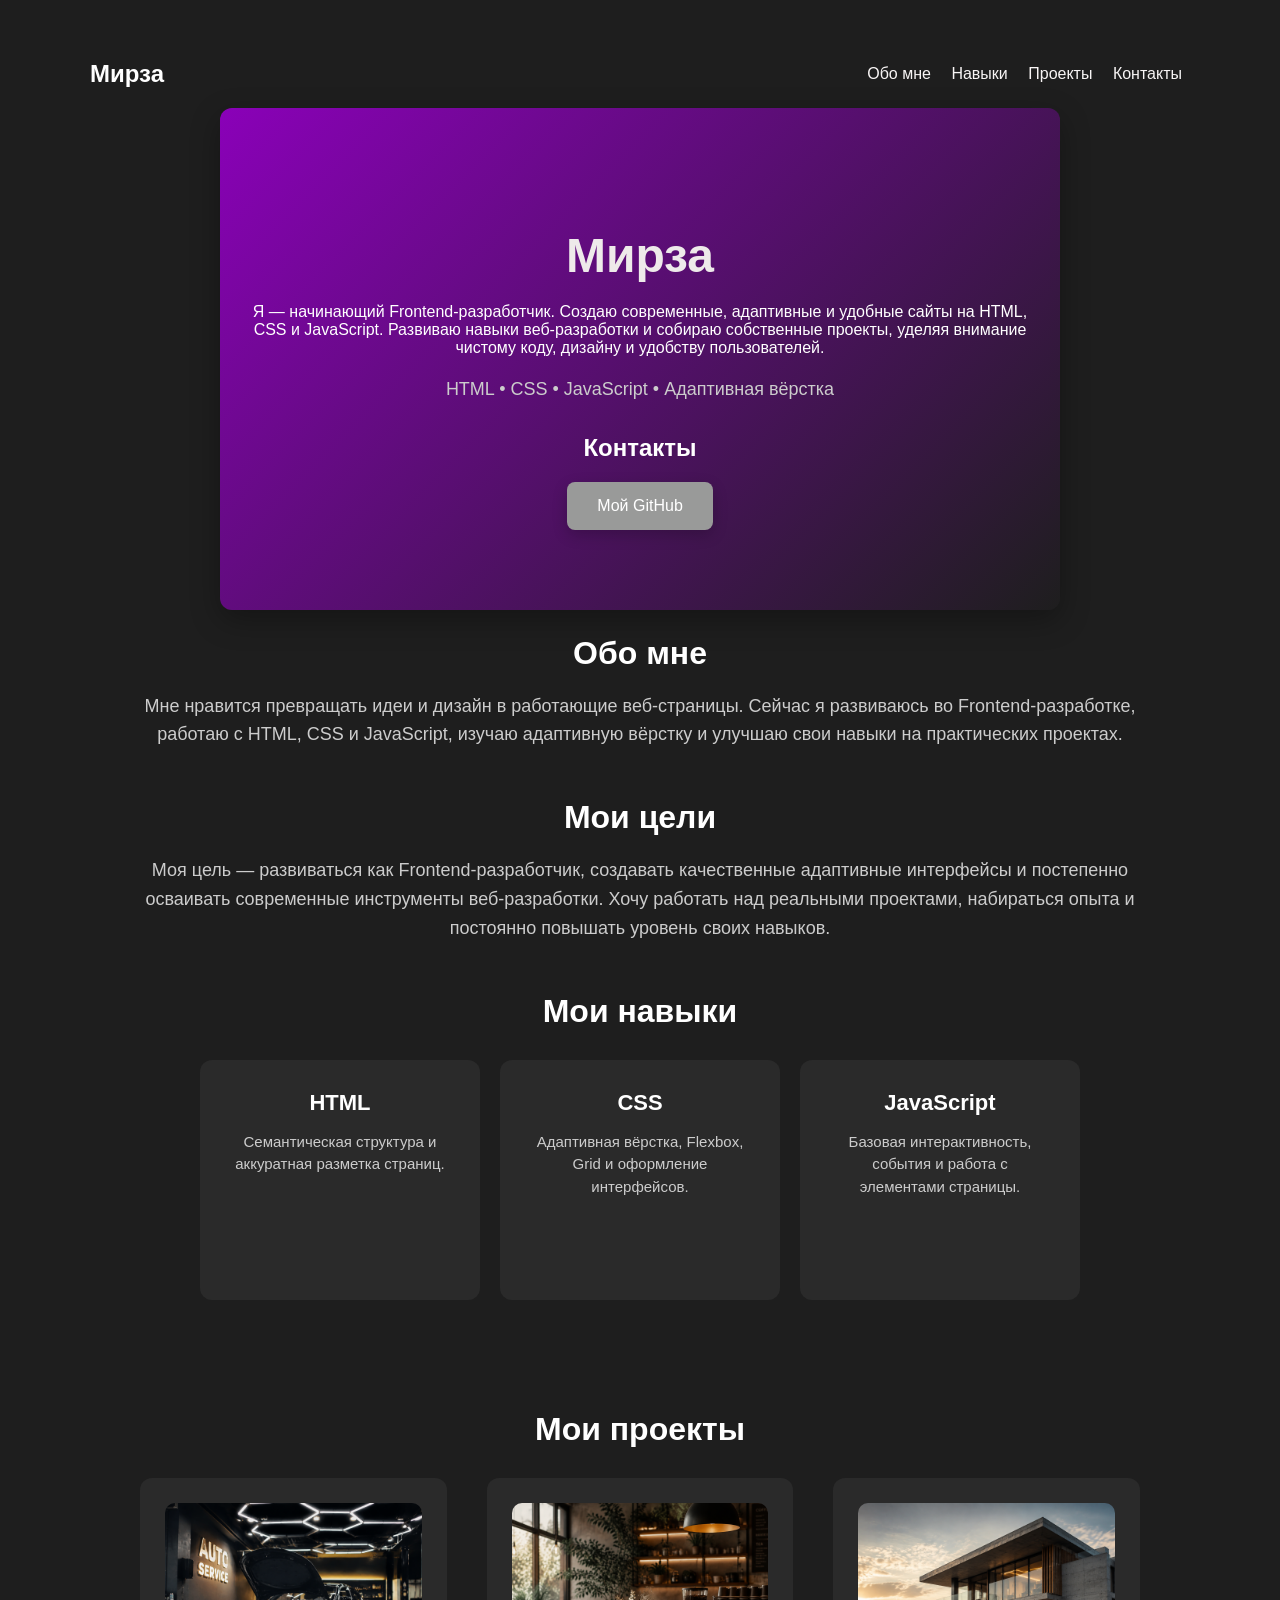
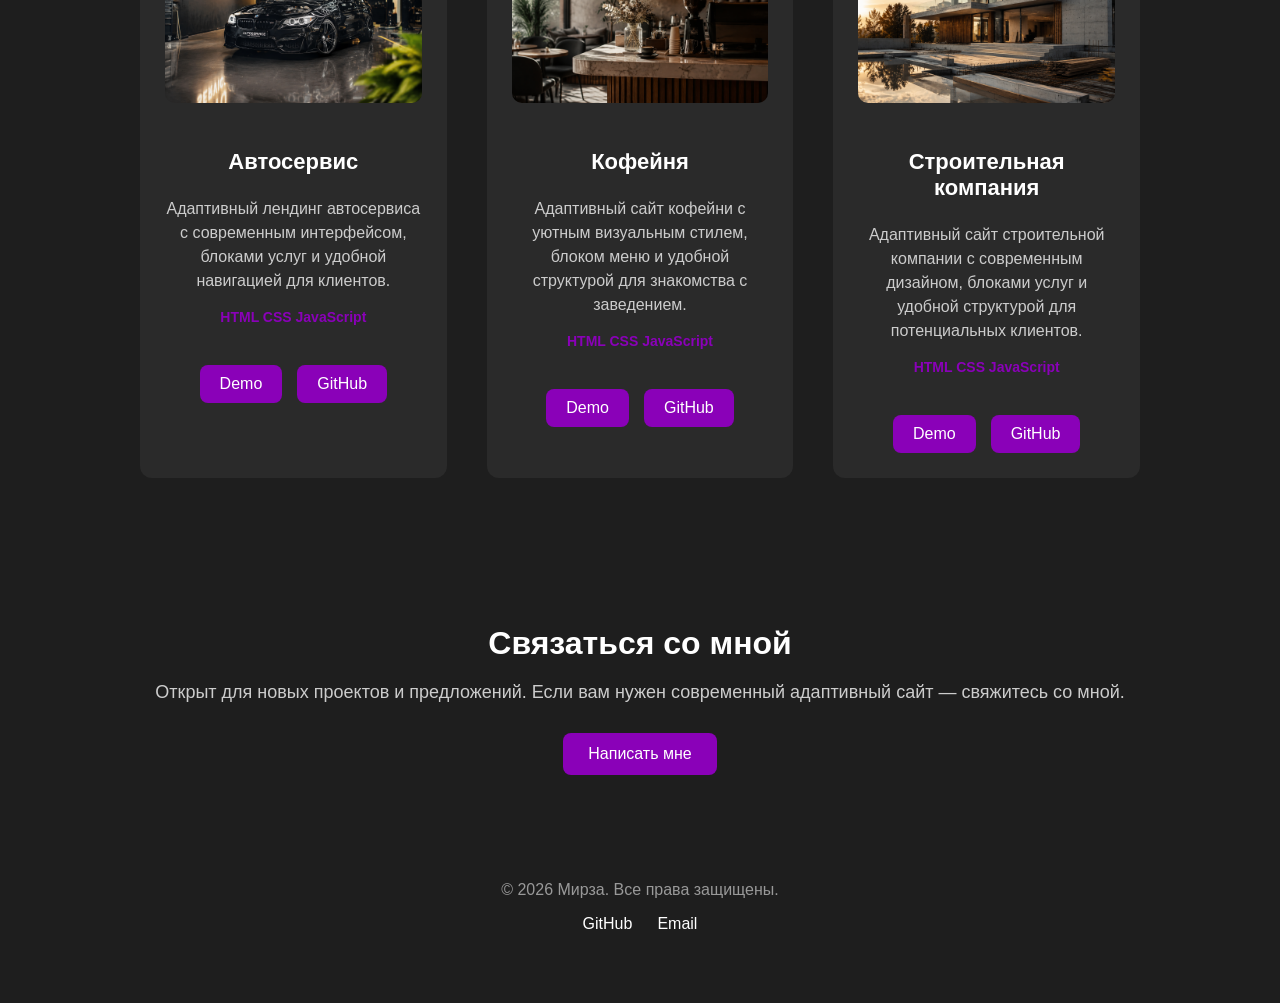
==== index.html @ fd76a7d7 "Add files via upload" ====
<!DOCTYPE html>
<html lang="ru">

    <head>
        <meta charset="UTF-8">
        <meta name="viewport" content="width=device-width, initial-scale=1.0">
        <title>Мирза | Frontend-разработчик</title>
        <meta name="description" content="Портфолио Мирзы — адаптивные сайты на HTML, CSS и JavaScript, с примерами реальных Demo-проектов.">
        <meta property="og:title" content="Мирза | Frontend-разработчик">
        <meta property="og:description" content="Портфолио Frontend-разработчика: сайты на HTML, CSS и JavaScript">
        <meta property="og:image" content="images/preview.png">
        <link rel="icon" href="images/favicon.png">
        <link rel="stylesheet" href="style.css?v=3">
    </head>

    <body>

        <nav class="navbar">

            <div class="logo">
                Мирза
            </div>
    
            <button class="burger">
                ☰
            </button>

            <div class="menu">
                <a href="#about">Обо мне</a>
                <a href="#skills">Навыки</a>
                <a href="#projects">Проекты</a>
                <a href="#contacts">Контакты</a>
            </div>
    
        </nav>

        <section class="hero" id="home">

        <h1>Мирза</h1>

        <p>
            Я — начинающий Frontend-разработчик. Создаю современные,
            адаптивные и удобные сайты на HTML, CSS и JavaScript.
            Развиваю навыки веб-разработки и собираю собственные проекты,
            уделяя внимание чистому коду, дизайну и удобству пользователей.
        </p>

        <p class="description">
            HTML • CSS • JavaScript • Адаптивная вёрстка
        </p>

        <h2>Контакты</h2>

        <a class="button" href="https://github.com/mbabaev1" target="_blank">
            Мой GitHub
        </a>

    </section>

    <section class="about" id="about">

        <h2>Обо мне</h2>
        
        <p>
            Мне нравится превращать идеи и дизайн в работающие веб-страницы.
            Сейчас я развиваюсь во Frontend-разработке, работаю с HTML,
            CSS и JavaScript, изучаю адаптивную вёрстку и улучшаю свои
            навыки на практических проектах.
        </p>
        
        </section>

        <section class="goals">

            <h2>Мои цели</h2>
        
            <p>
                Моя цель — развиваться как Frontend-разработчик,
                создавать качественные адаптивные интерфейсы и постепенно
                осваивать современные инструменты веб-разработки.
                Хочу работать над реальными проектами, набираться опыта
                и постоянно повышать уровень своих навыков.
            </p>
        
        </section>

    <section class="skills" id="skills">

        <h2>Мои навыки</h2>
    
        <div class="skills-container">

            <div class="skill-card">
                <h3>HTML</h3>
                <p>Семантическая структура и аккуратная разметка страниц.</p>
            </div>
        
            <div class="skill-card">
                <h3>CSS</h3>
                <p>Адаптивная вёрстка, Flexbox, Grid и оформление интерфейсов.</p>
            </div>
        
            <div class="skill-card">
                <h3>JavaScript</h3>
                <p>Базовая интерактивность, события и работа с элементами страницы.</p>
            </div>
        
        </div>
    
    </section>

    <section class="projects" id="projects">

        <h2>Мои проекты</h2>
    
        <div class="projects-container">
    
            <div class="project-card">
    
                <img src="images/autoservice.jpg" alt="Автосервис">

                <h3>Автосервис</h3>

                <p>
                    Адаптивный лендинг автосервиса с современным интерфейсом,
                    блоками услуг и удобной навигацией для клиентов.
                </p>

                <div class="tags">
                    HTML
                    CSS
                    JavaScript
                </div>

                <div class="project-links">

                    <a href="projects/autoservice/index.html" target="_blank">
                        Demo
                    </a>
                
                    <a href="https://github.com/mbabaev1/portfolio" target="_blank">
                        GitHub
                    </a>

                </div>
    
            </div>
    
    
            <div class="project-card">
    
                <img src="images/coffee.jpg" alt="Кофейня">
    
                <h3>Кофейня</h3>

                <p>
                    Адаптивный сайт кофейни с уютным визуальным стилем,
                    блоком меню и удобной структурой для знакомства с заведением.
                </p>

                <div class="tags">
                    HTML
                    CSS
                    JavaScript
                </div>

                <div class="project-links">

                    <a href="projects/coffee/index.html?v=2" target="_blank">
                        Demo
                    </a>
                
                    <a href="https://github.com/mbabaev1/portfolio" target="_blank">
                        GitHub
                    </a>
    
                </div>

            </div>
    
    
            <div class="project-card">
    
                <img src="images/builder.jpg" alt="Строительная компания">
    
                <h3>Строительная компания</h3>

                <p>
                    Адаптивный сайт строительной компании с современным дизайном,
                    блоками услуг и удобной структурой для потенциальных клиентов.
                </p>
                <div class="tags">
                    HTML
                    CSS
                    JavaScript
                </div>
                
                <div class="project-links">

                    <a href="projects/construction/index.html?v=2" target="_blank">
                        Demo
                    </a>
                
                    <a href="https://github.com/mbabaev1/portfolio" target="_blank">
                        GitHub
                    </a>

                </div>

            </div>
    
        </div>
    
    </section>

    <section class="contacts" id="contacts">

        <h2>Связаться со мной</h2>
    
        <p>
            Открыт для новых проектов и предложений.
            Если вам нужен современный адаптивный сайт — свяжитесь со мной.
        </p>
    
        <a href="mailto:qfast@internet.ru">
            Написать мне
        </a>
    
    </section>

    <footer class="footer">

        <p>
            © 2026 Мирза. Все права защищены.
        </p>
    
        <div class="footer-links">
    
            <a href="https://github.com/mbabaev1" target="_blank">
                GitHub
                </a>
    
            <a href="mailto:qfast@internet.ru">
                Email
            </a>
    
        </div>
    
    </footer>

    <script src="script.js"></script>

</body>

</html>
---- style.css ----
.hero {
    background: linear-gradient(135deg, #8a01b8, #1e1e1e);
    max-width: 800px;
    margin: 0 auto;
    padding: 80px 20px;
    border-radius: 12px;
    text-align: center;
    transition: 0.3s;
    box-shadow: 0 10px 30px rgba(0,0,0,0.3);
    animation: fadeUp 0.8s ease;

}

body {
    background-color: #1e1e1e;
    color: white;

    font-family: Arial, sans-serif;

    margin: 0;

    padding: 40px;

}

h1 {
    color: #eeeaea;
    font-size: 48px;
    font-weight: bold;

}

.profession {
    font-size: 22px;
    margin-bottom: 20px;

}

.description {
    color: #cccccc;
    font-size: 18px;
    line-height: 1.6;
    margin-bottom: 30px;
    max-width: 600px;
    margin-left: auto;
    margin-right: auto;

}

.button {
    display: inline-block;
    background-color: #999a99;
    color: white;
    text-decoration: none;
    padding: 15px 30px;
    border-radius: 8px;
    box-shadow: 0 5px 15px rgba(0,0,0,0.2);
    transition: 0.3s;

}

.button:hover {
    background-color: #8a01b8;
    transform: translateY(-5px) scale(1.05);
    box-shadow: 0 10px 25px rgba(0,0,0,0.3);

}

.navbar {
    display: flex;
    justify-content: space-between;
    align-items: center;

    padding: 20px 50px;

}

.logo {
    font-size: 24px;
    font-weight: bold;

}

.menu a {
    text-decoration: none;
    color: rgb(248, 245, 245);
    margin-left: 0px;
    transition: 0.3s;
    padding: 8px;
    border-radius: 6px;

}

.menu a:hover {
    color: #8a01b8;

}

.hero h1 {
    margin-bottom: 20px;

}

.skills {
    max-width: 800px;
    margin: 0 auto;
    padding: 60px 20px;
    text-align: center;
}


.skills h2 {
    font-size: 32px;
    margin-bottom: 30px;
}


.skills-container {
    display: flex;
    justify-content: center;
    align-items: center;
    gap: 20px;
}


.skill-card {
    background-color: #2a2a2a;
    padding: 30px;
    border-radius: 12px;
    width: 220px;
    height: 180px;
    animation: fadeUp 0.8s ease;
    opacity: 0;
    animation-fill-mode: forwards;
    text-align: center;
}

.skill-card h3 {
    margin-top: 0;
    margin-bottom: 15px;
    font-size: 22px;
}

.skill-card p {
    margin: 0;
    color: #cccccc;
    font-size: 15px;
    line-height: 1.5;
}

.skill-card:nth-child(1) {
    animation-delay: 0.2s;
}


.skill-card:nth-child(2) {
    animation-delay: 0.4s;
}


.skill-card:nth-child(3) {
    animation-delay: 0.6s;
}

.projects {
    width: 100%;
    max-width: 1000px;
    margin: 0 auto;
    padding: 60px 20px;
    text-align: center;
}


.projects h2 {
    font-size: 32px;
    margin-bottom: 30px;
}


.projects-container {
    display: flex;
    flex-direction: row;
    gap: 40px;
    width: 100%;
   
}


.project-card {
    background-color: #2a2a2a;
    padding: 25px;
    border-radius: 12px;
    flex: 1;
    min-width: 0;
    overflow: hidden;
    transition: 0.3s;
    animation: fadeUp 0.8s ease;
    opacity: 0;
    animation-fill-mode: forwards;

}

.project-card:nth-child(1) {
    animation-delay: 0.2s;
}


.project-card:nth-child(2) {
    animation-delay: 0.4s;
}


.project-card:nth-child(3) {
    animation-delay: 0.6s;
}

.project-card:hover {
    transform: translateY(-10px) scale(1.02);
    box-shadow: 0 20px 40px rgba(0,0,0,0.4);
}


.project-card h3 {
    font-size: 22px;
}


.project-card p {
    color: #cccccc;
    line-height: 1.5;
}


.project-card a {
    display: inline-block;
    margin-top: 20px;
    background-color: #8a01b8;
    color: white;
    padding: 10px 20px;
    border-radius: 8px;
    text-decoration: none;
    transition: 0.3s;
}

.project-card a:hover {
    background-color: #a900e0;
}

.footer {
    text-align: center;
    padding: 30px;
    color: #999;
}

.footer-links {
    display: flex;
    justify-content: center;
    gap: 25px;
}


.footer-links a {
    color: white;
    text-decoration: none;
    transition: 0.3s;
}


.footer-links a:hover {
    color: #8a01b8;
}

.burger {
    display: none;
    background: none;
    border: none;
    color: white;
    font-size: 30px;
    cursor: pointer;
    transition: 0.3s;
}


.burger.open {
    transform: rotate(90deg);
}

@media (max-width: 768px) {

    .navbar {
        flex-direction: row;
        justify-content: space-between;
        align-items: center;
        position: relative;
    }


    .burger {
        display: block;
        padding: 5px;
    }

    .menu {
        position: fixed;
        top: 120px;
        left: 50%;
        transform: translateX(-50%) scale(0.9);
        width: 80%;
        max-width: 320px;
        background: #2a2a2a;
        display: flex;
        flex-direction: column;
        align-items: center;
        gap: 18px;
        padding: 25px 20px;
        border-radius: 25px;
        box-shadow: 0 15px 40px rgba(0,0,0,0.5);
        opacity: 0;
        pointer-events: none;
        transition: 0.3s ease;
        z-index: 1000;
    }


    .menu.active {
        opacity: 1;
        pointer-events: auto;
        transform: translateX(-50%) scale(1);
    }


    .menu a {
        margin-left: 0;
        font-size: 18px;
    }


    .skills-container {
        flex-direction: column;
    }


    .projects-container {
        flex-direction: column;
    }

    .project-links {
        justify-content: center;
    }

    .hero {
        padding: 50px 20px;
    }


    h1 {
        font-size: 36px;
    }

    .profession {
        font-size:18px;
    }
    
    
    .description {
        font-size:16px;
    }

}

.project-card img {
    width: 100%;
    height: 200px;
    object-fit: cover;
    border-radius: 10px;
    margin-bottom: 20px;
    transition: 0.3s;
}

.project-card:hover img {
    transform: scale(1.05);
}

html {
    scroll-behavior: smooth;
}

section {
    scroll-margin-top: 80px;
}

.contacts {
    max-width: 800px;
    margin: 0 auto;
    padding: 60px 20px;
    text-align: center;
}


.contacts h2 {
    font-size: 32px;
    margin-bottom: 20px;
}


.contacts p {
    color: #cccccc;
    font-size: 18px;
    margin-bottom: 30px;
}


.contacts a {
    display: inline-block;
    background-color: #8a01b8;
    color: white;
    padding: 12px 25px;
    border-radius: 8px;
    text-decoration: none;
    transition: 0.3s;
}


.contacts a:hover {
    background-color: #a900e0;
}

@keyframes fadeUp {

    from {
        opacity: 0;
        transform: translateY(30px);
    }


    to {
        opacity: 1;
        transform: translateY(0);
    }

}

.tags {
    margin-top: 15px;
    color: #8a01b8;
    font-size: 14px;
    font-weight: bold;
}

.about {
    max-width: 800px;
    margin: 0 auto;
    padding: 60px 20px;
    text-align: center;
}


.about h2 {
    font-size: 32px;
    margin-bottom: 20px;
}


.about p {
    color: #cccccc;
    font-size: 18px;
    line-height: 1.6;
}

.goals {
    max-width: 800px;
    margin: 0 auto;
    padding: 60px 20px;
    text-align: center;
}

.goals h2 {
    font-size: 32px;
    margin-bottom: 20px;
}

.goals p {
    color: #cccccc;
    font-size: 18px;
    line-height: 1.6;
}

.about,
.goals,
.skills,
.projects,
.contacts {
    max-width: 1000px;
    margin: 0 auto;
}

.project-links {
    display: flex;
    justify-content: center;
    align-items: center;
    gap: 15px;
    margin-top: 20px;
    flex-wrap: wrap;
}

.project-links a {
    padding: 10px 20px;
    background-color: #8a01b8;
    color: white;
    text-decoration: none;
    border-radius: 8px;
    transition: 0.3s;
}


.project-links a:hover {
    background-color: #a900e0;
}

.about,
.goals,
.skills {
    padding-top: 25px;
    padding-bottom: 25px;
}

.about h2,
.goals h2,
.skills h2 {
    margin-top: 0;
}

.about p,
.goals p {
    margin-bottom: 0;
}
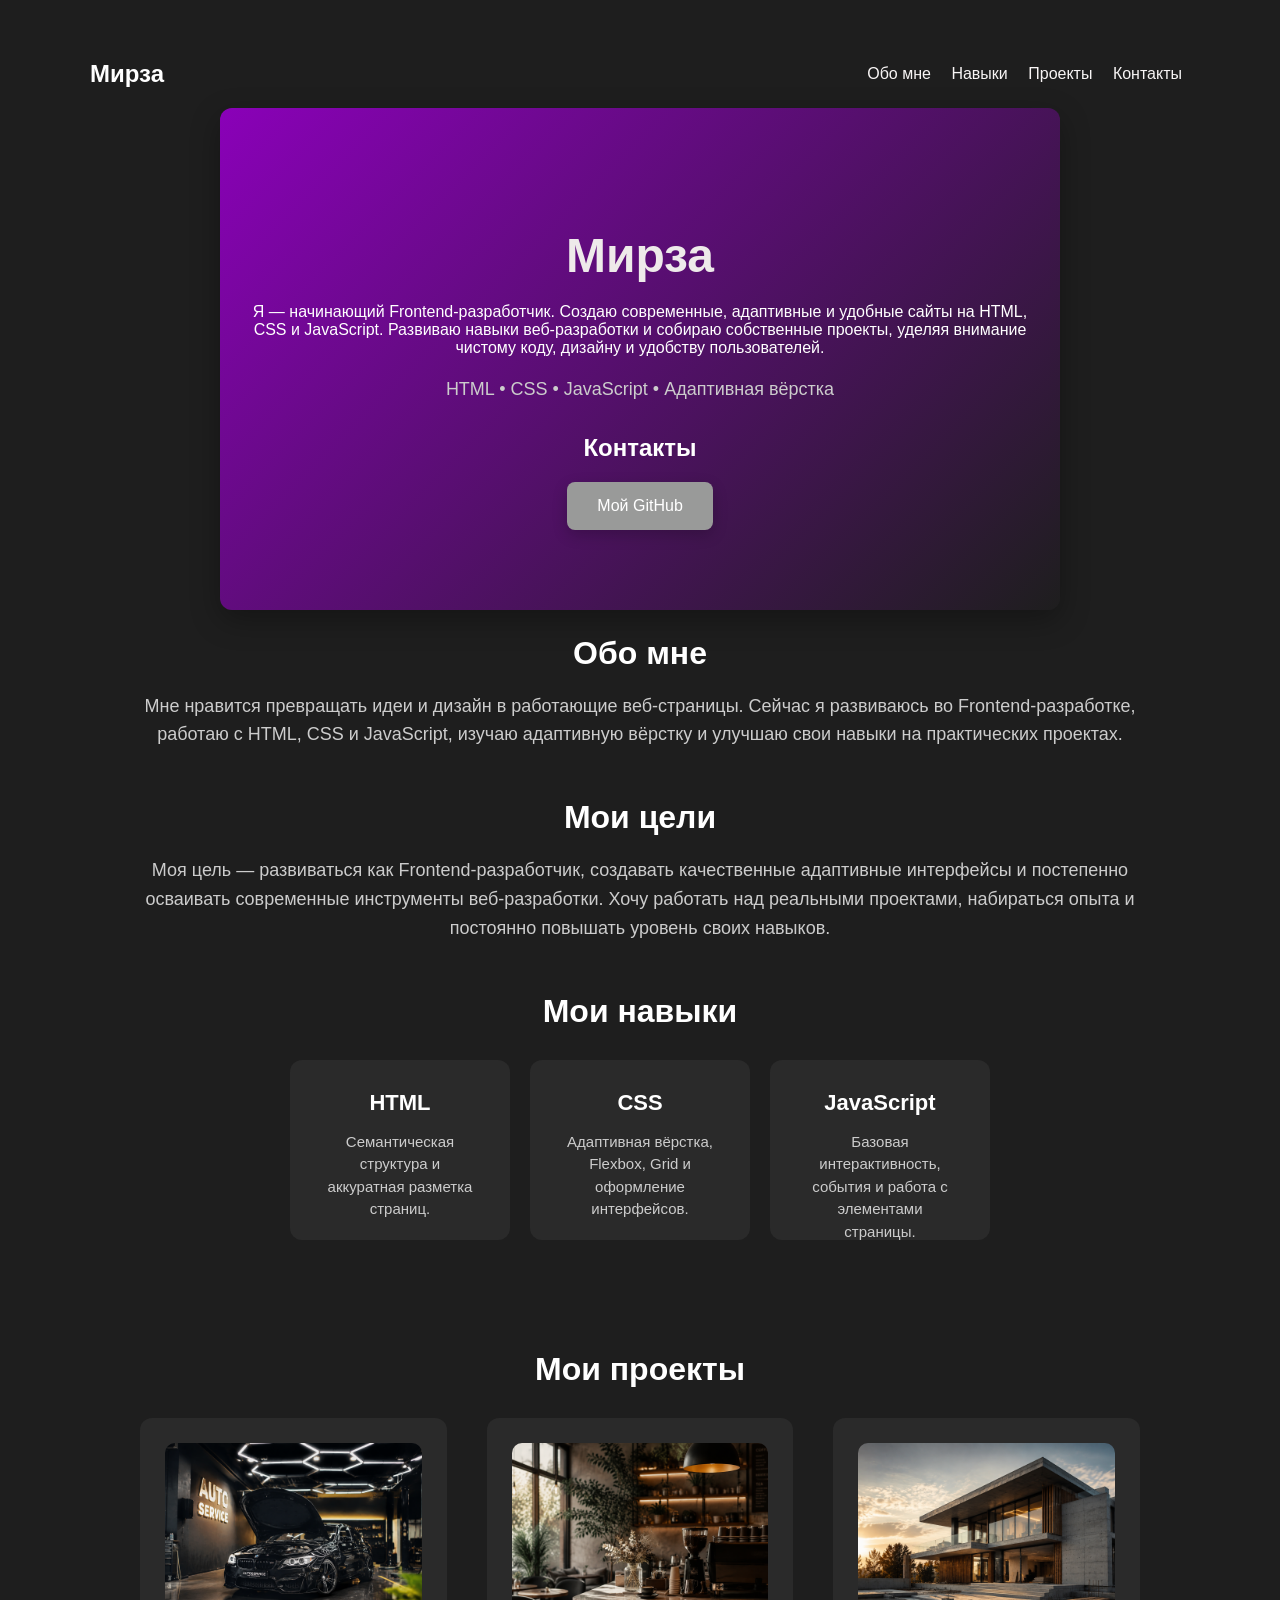
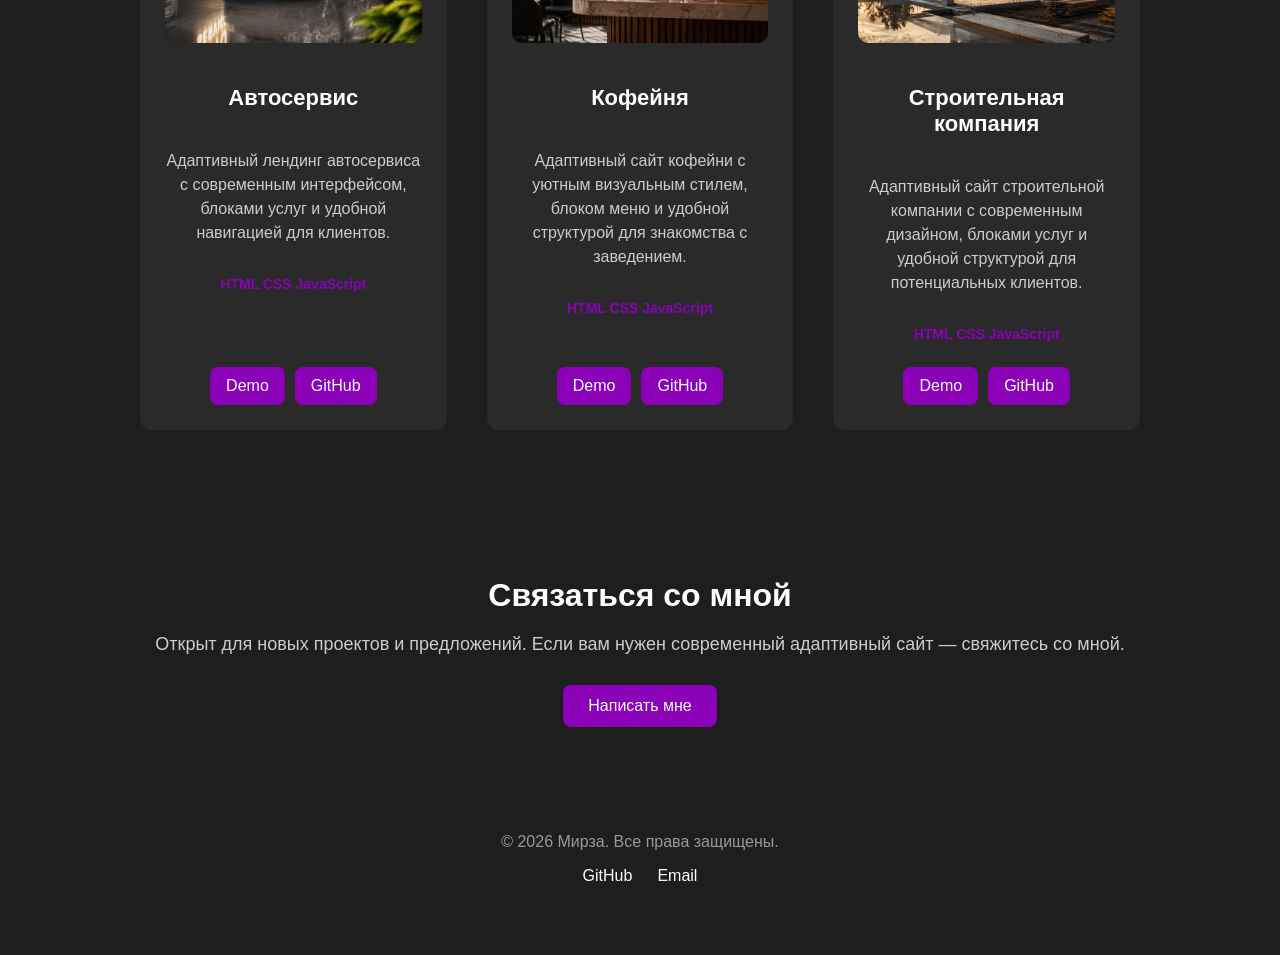
==== commit edfef326: "Add files via upload" ====
--- a/index.html
+++ b/index.html
@@ -21,7 +21,7 @@
                 Мирза
             </div>
     
-            <button class="burger">
+            <button class="burger" aria-label="Открыть меню">
                 ☰
             </button>
 
--- a/style.css
+++ b/style.css
@@ -133,6 +133,7 @@
     opacity: 0;
     animation-fill-mode: forwards;
     text-align: center;
+    box-sizing: border-box;
 }
 
 .skill-card h3 {
@@ -197,6 +198,8 @@
     animation: fadeUp 0.8s ease;
     opacity: 0;
     animation-fill-mode: forwards;
+    display: flex;
+    flex-direction: column;
 
 }
 
@@ -233,7 +236,6 @@
 
 .project-card a {
     display: inline-block;
-    margin-top: 20px;
     background-color: #8a01b8;
     color: white;
     padding: 10px 20px;
@@ -498,13 +500,14 @@
     display: flex;
     justify-content: center;
     align-items: center;
-    gap: 15px;
-    margin-top: 20px;
-    flex-wrap: wrap;
+    gap: 10px;
+    margin-top: auto;
+    padding-top: 25px;
+    flex-wrap: nowrap;
 }
 
 .project-links a {
-    padding: 10px 20px;
+    padding: 10px 16px;
     background-color: #8a01b8;
     color: white;
     text-decoration: none;
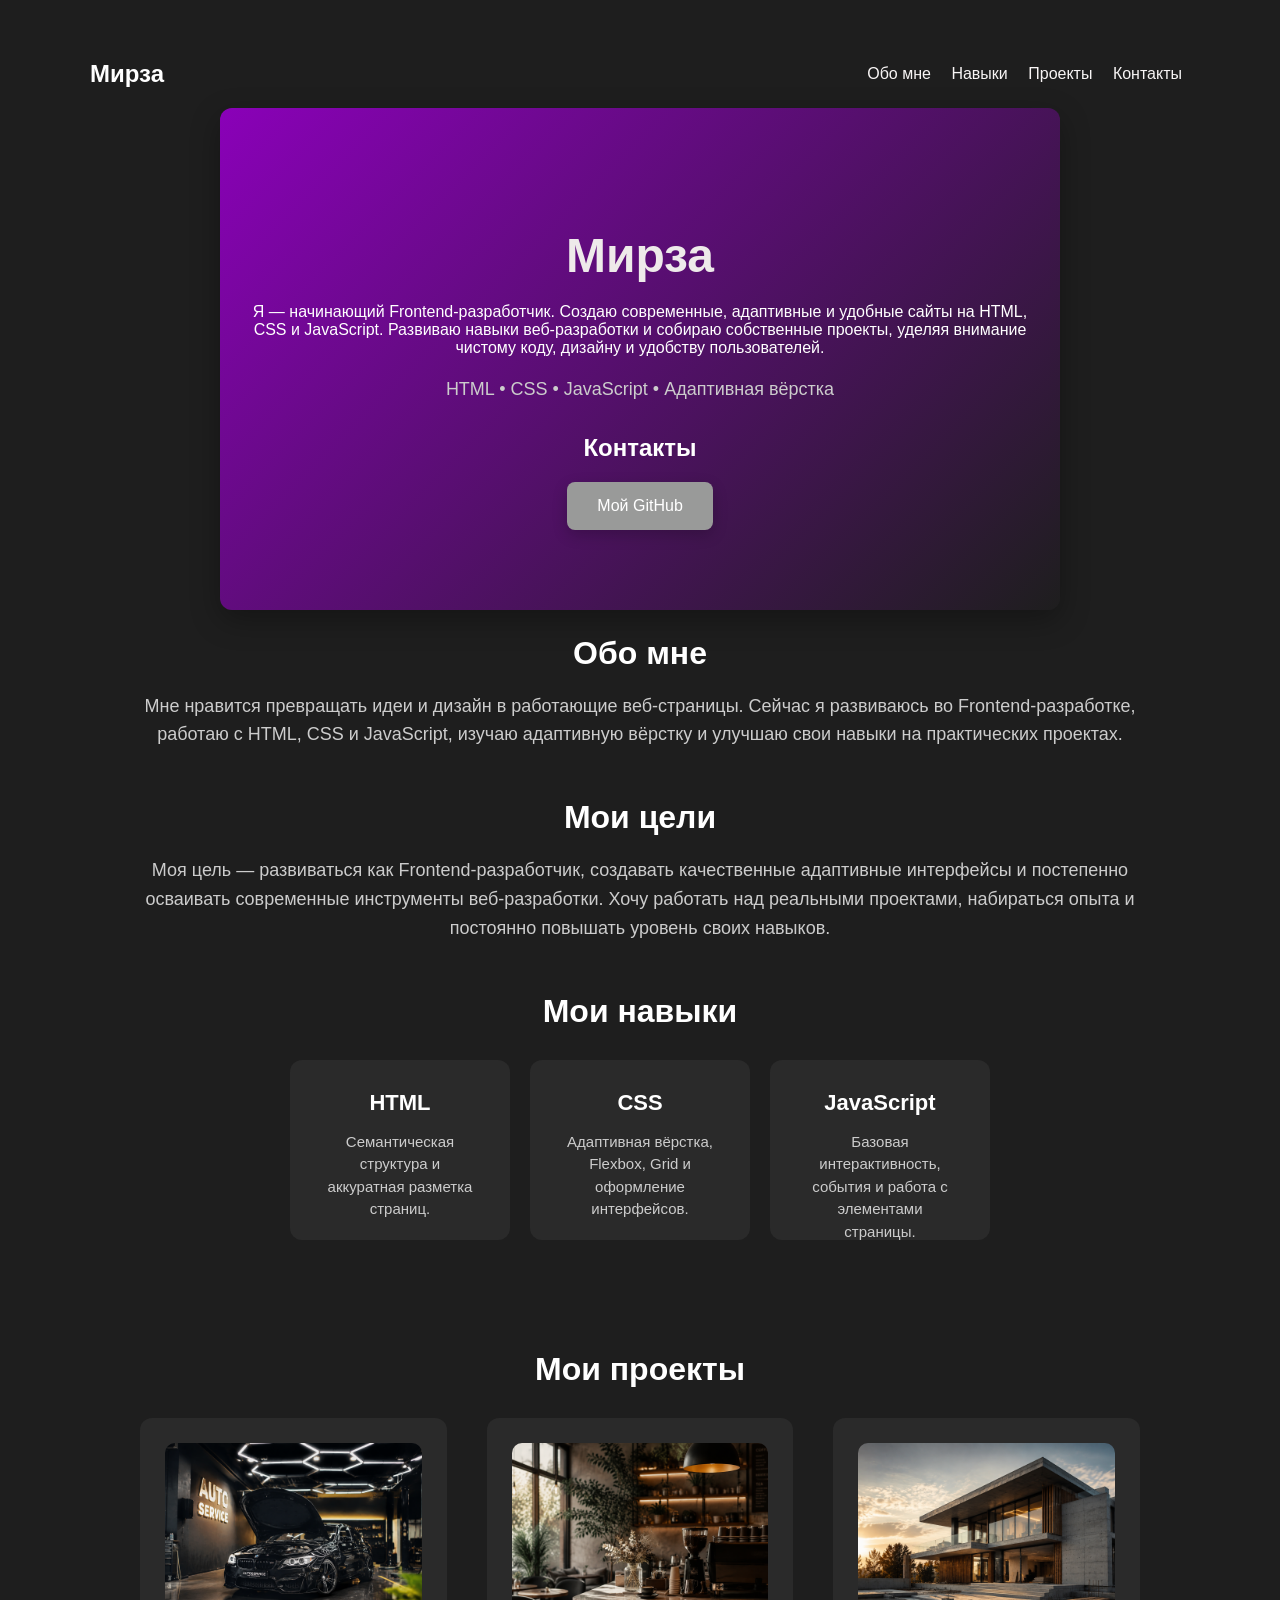
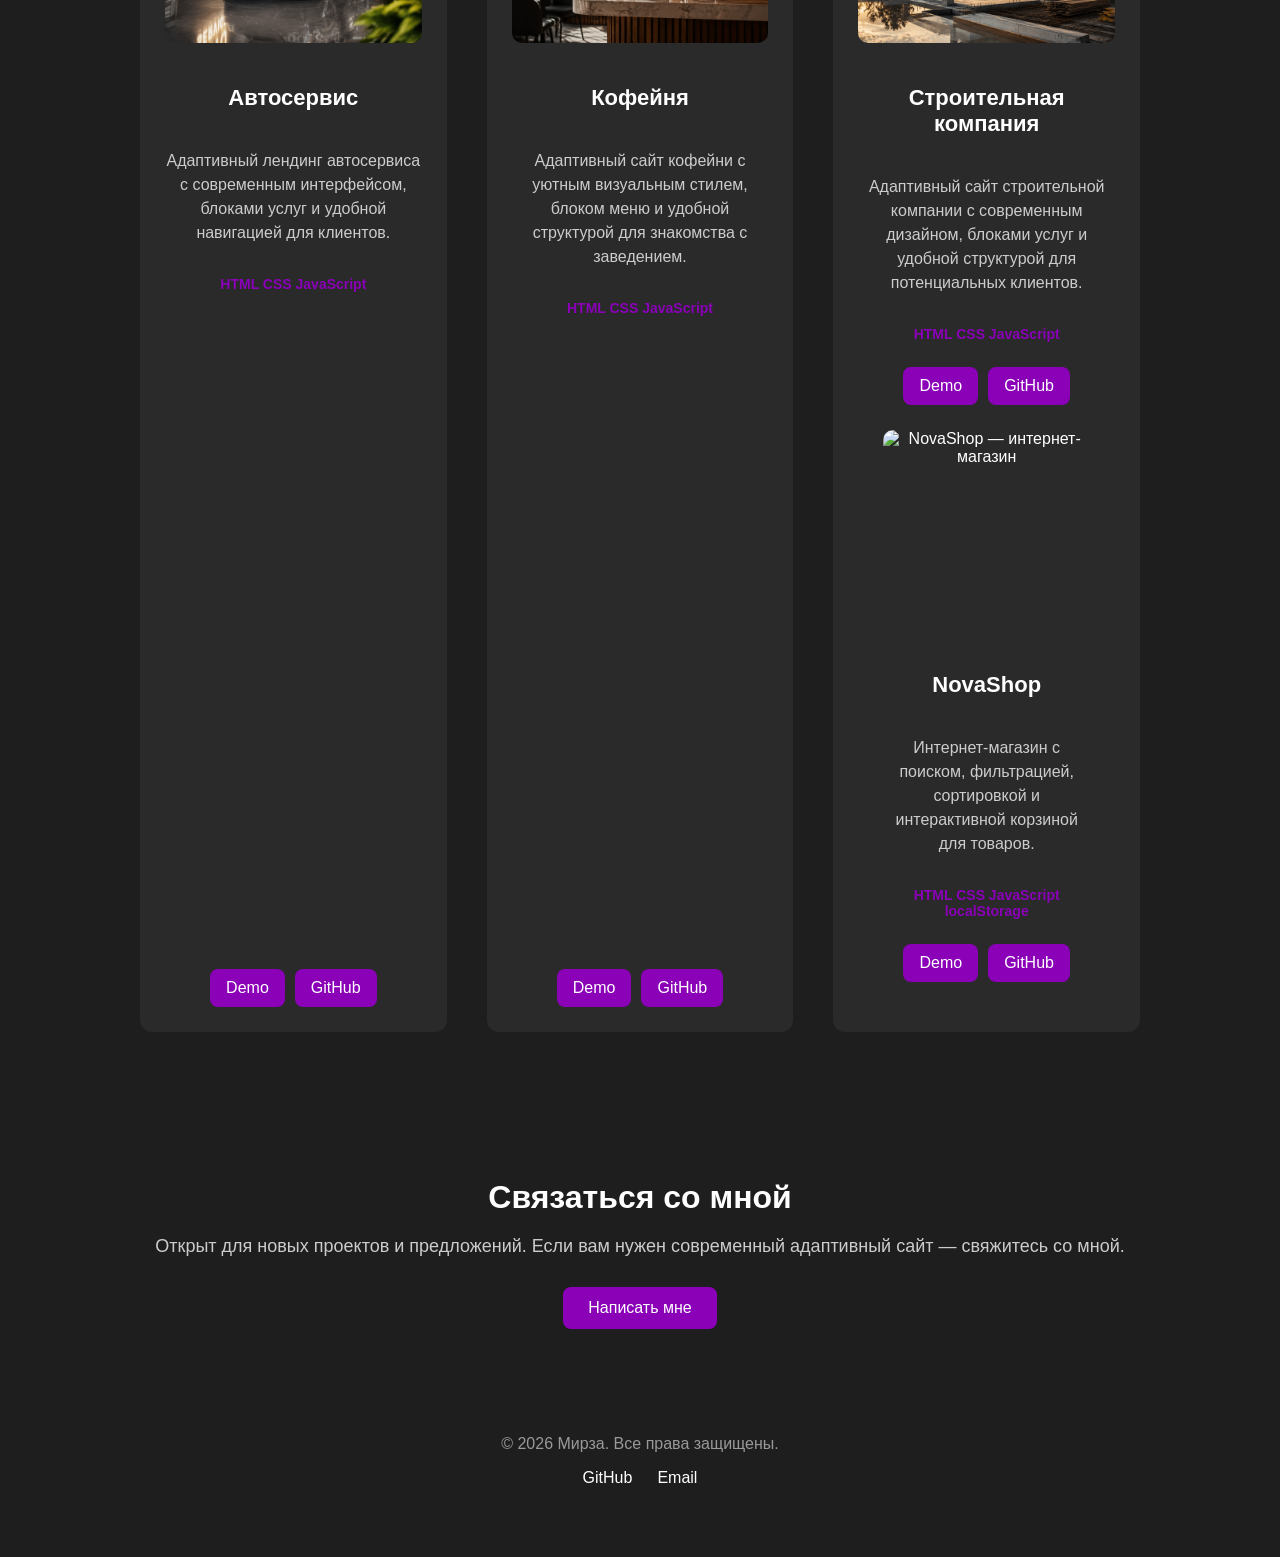
==== commit fa2c2b48: "Add files via upload" ====
--- a/index.html
+++ b/index.html
@@ -207,6 +207,38 @@
 
                 </div>
 
+                <div class="project-card">
+
+                    <img src="images/shop.jpg" alt="NovaShop — интернет-магазин">
+                
+                    <h3>NovaShop</h3>
+                
+                    <p>
+                        Интернет-магазин с поиском, фильтрацией, сортировкой
+                        и интерактивной корзиной для товаров.
+                    </p>
+                
+                    <div class="tags">
+                        HTML
+                        CSS
+                        JavaScript
+                        localStorage
+                    </div>
+                
+                    <div class="project-links">
+                
+                        <a href="projects/shop/index.html" target="_blank">
+                            Demo
+                        </a>
+                
+                        <a href="https://github.com/mbabaev1/portfolio/tree/main/projects/shop" target="_blank">
+                            GitHub
+                        </a>
+                
+                    </div>
+                
+                </div>
+
             </div>
     
         </div>
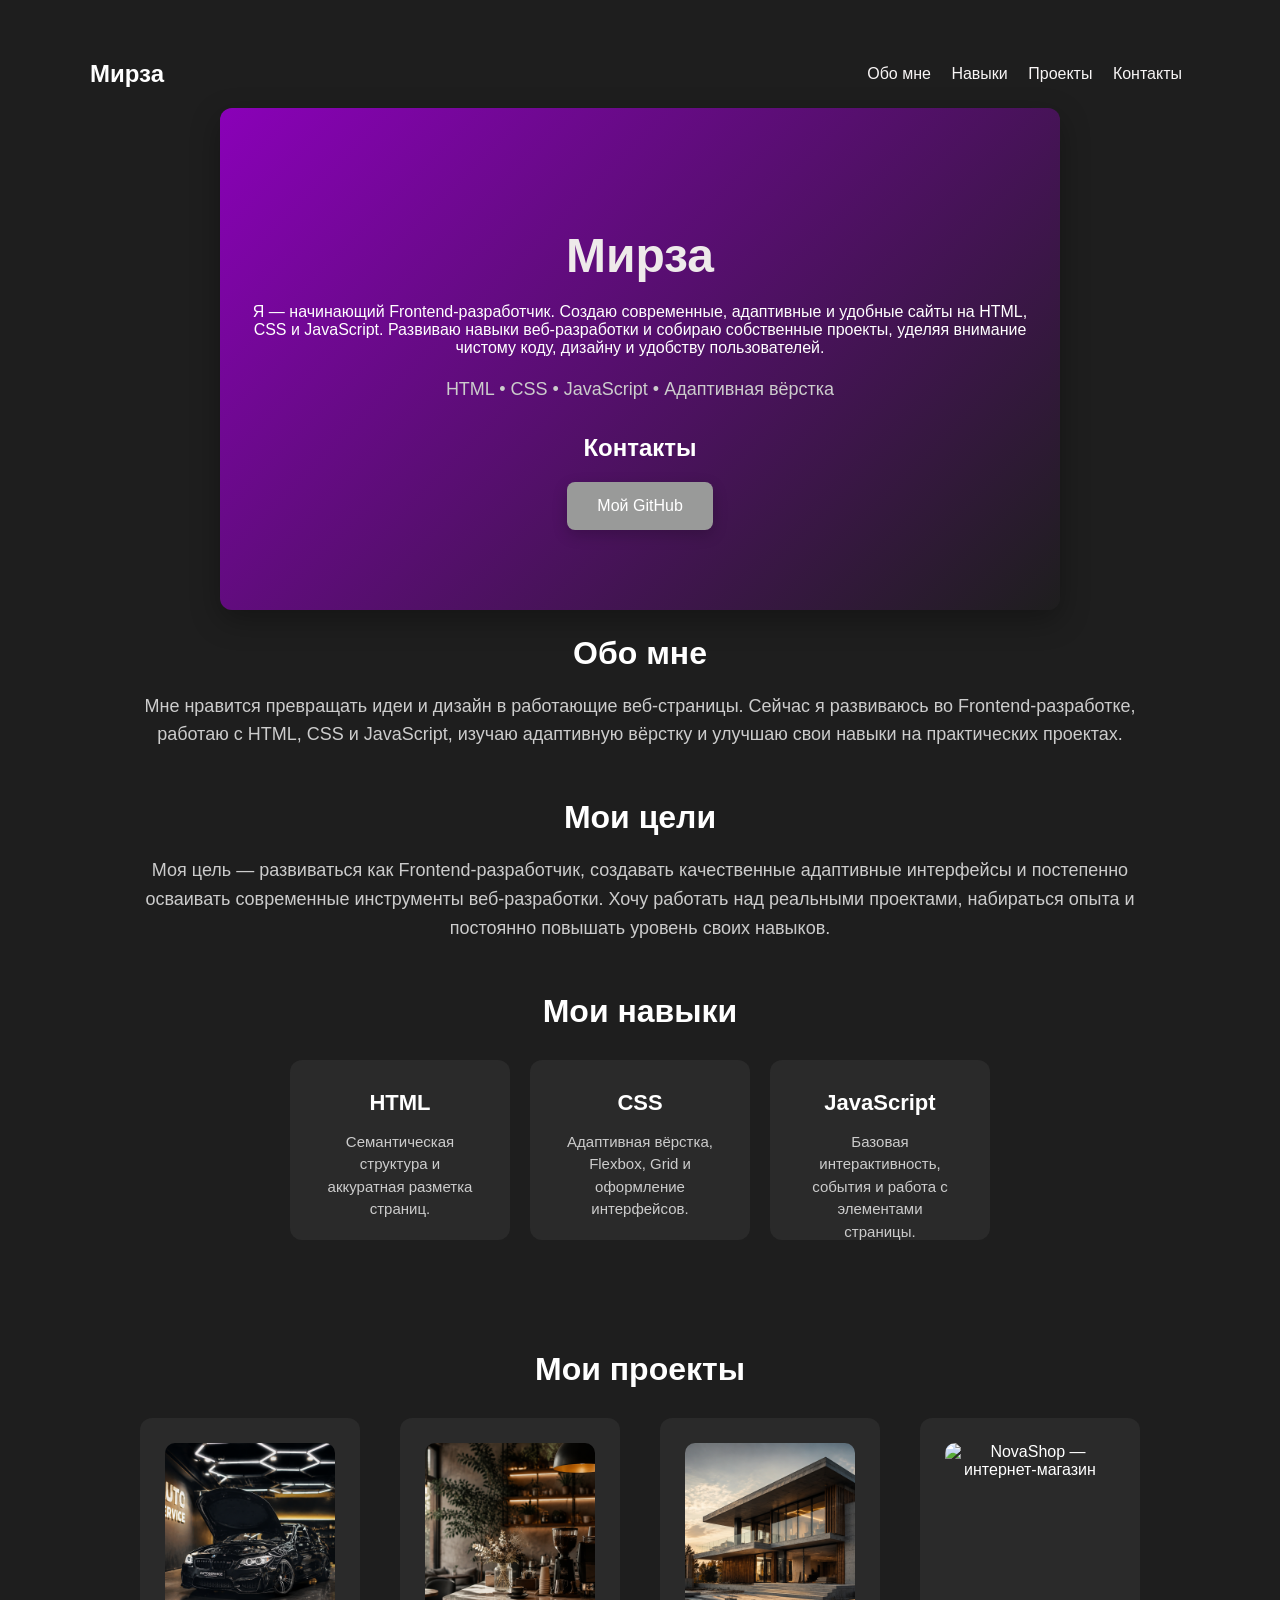
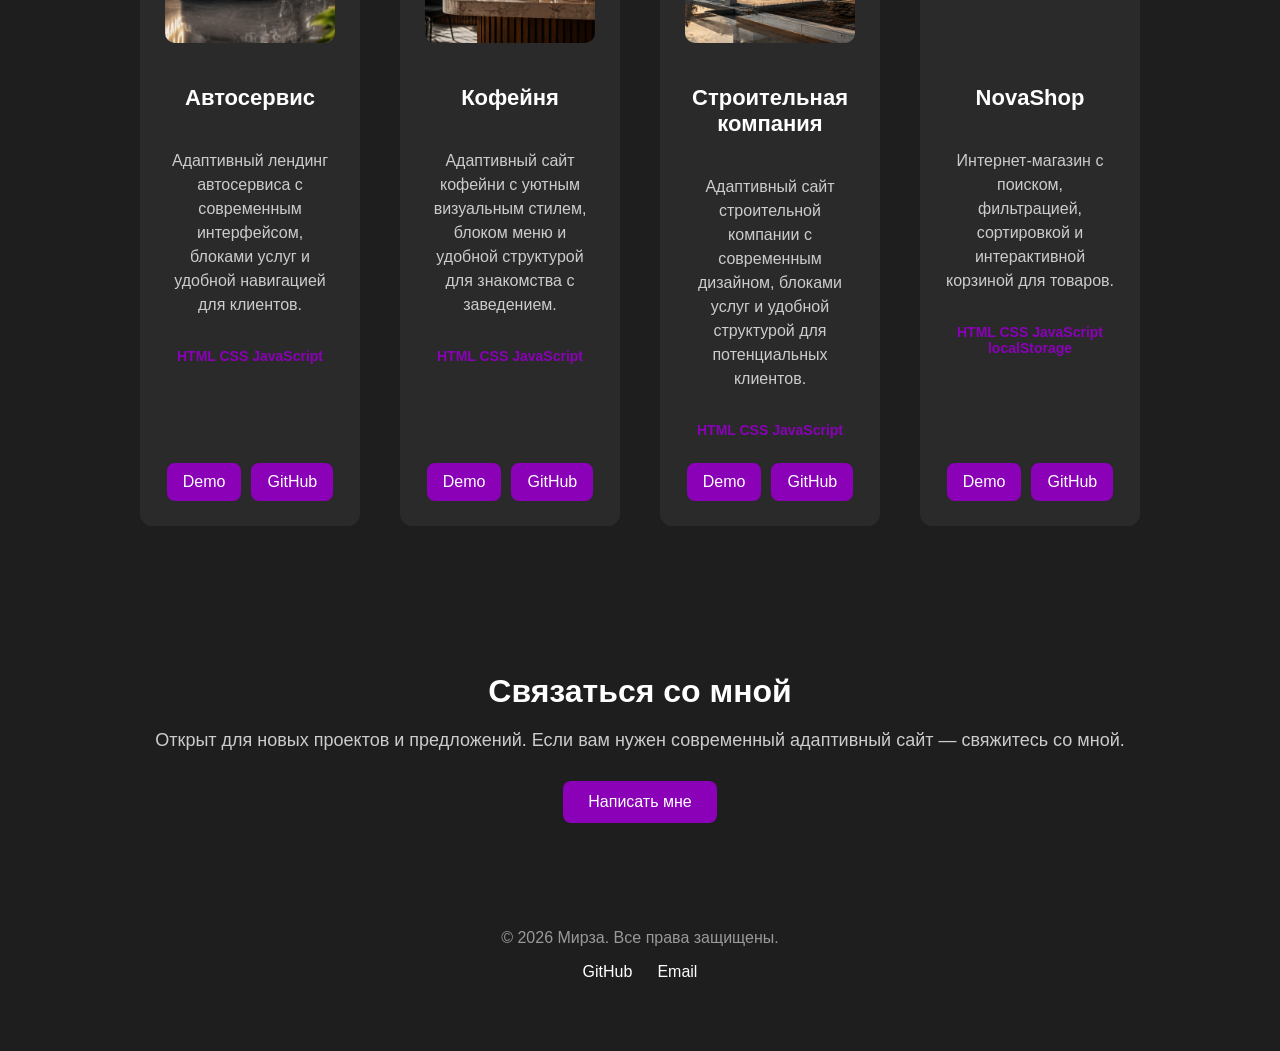
==== commit 402943ce: "Add files via upload" ====
--- a/index.html
+++ b/index.html
@@ -206,7 +206,9 @@
                     </a>
 
                 </div>
-
+                
+                </div>
+               
                 <div class="project-card">
 
                     <img src="images/shop.jpg" alt="NovaShop — интернет-магазин">
@@ -236,9 +238,7 @@
                         </a>
                 
                     </div>
-                
-                </div>
-
+                    
             </div>
     
         </div>
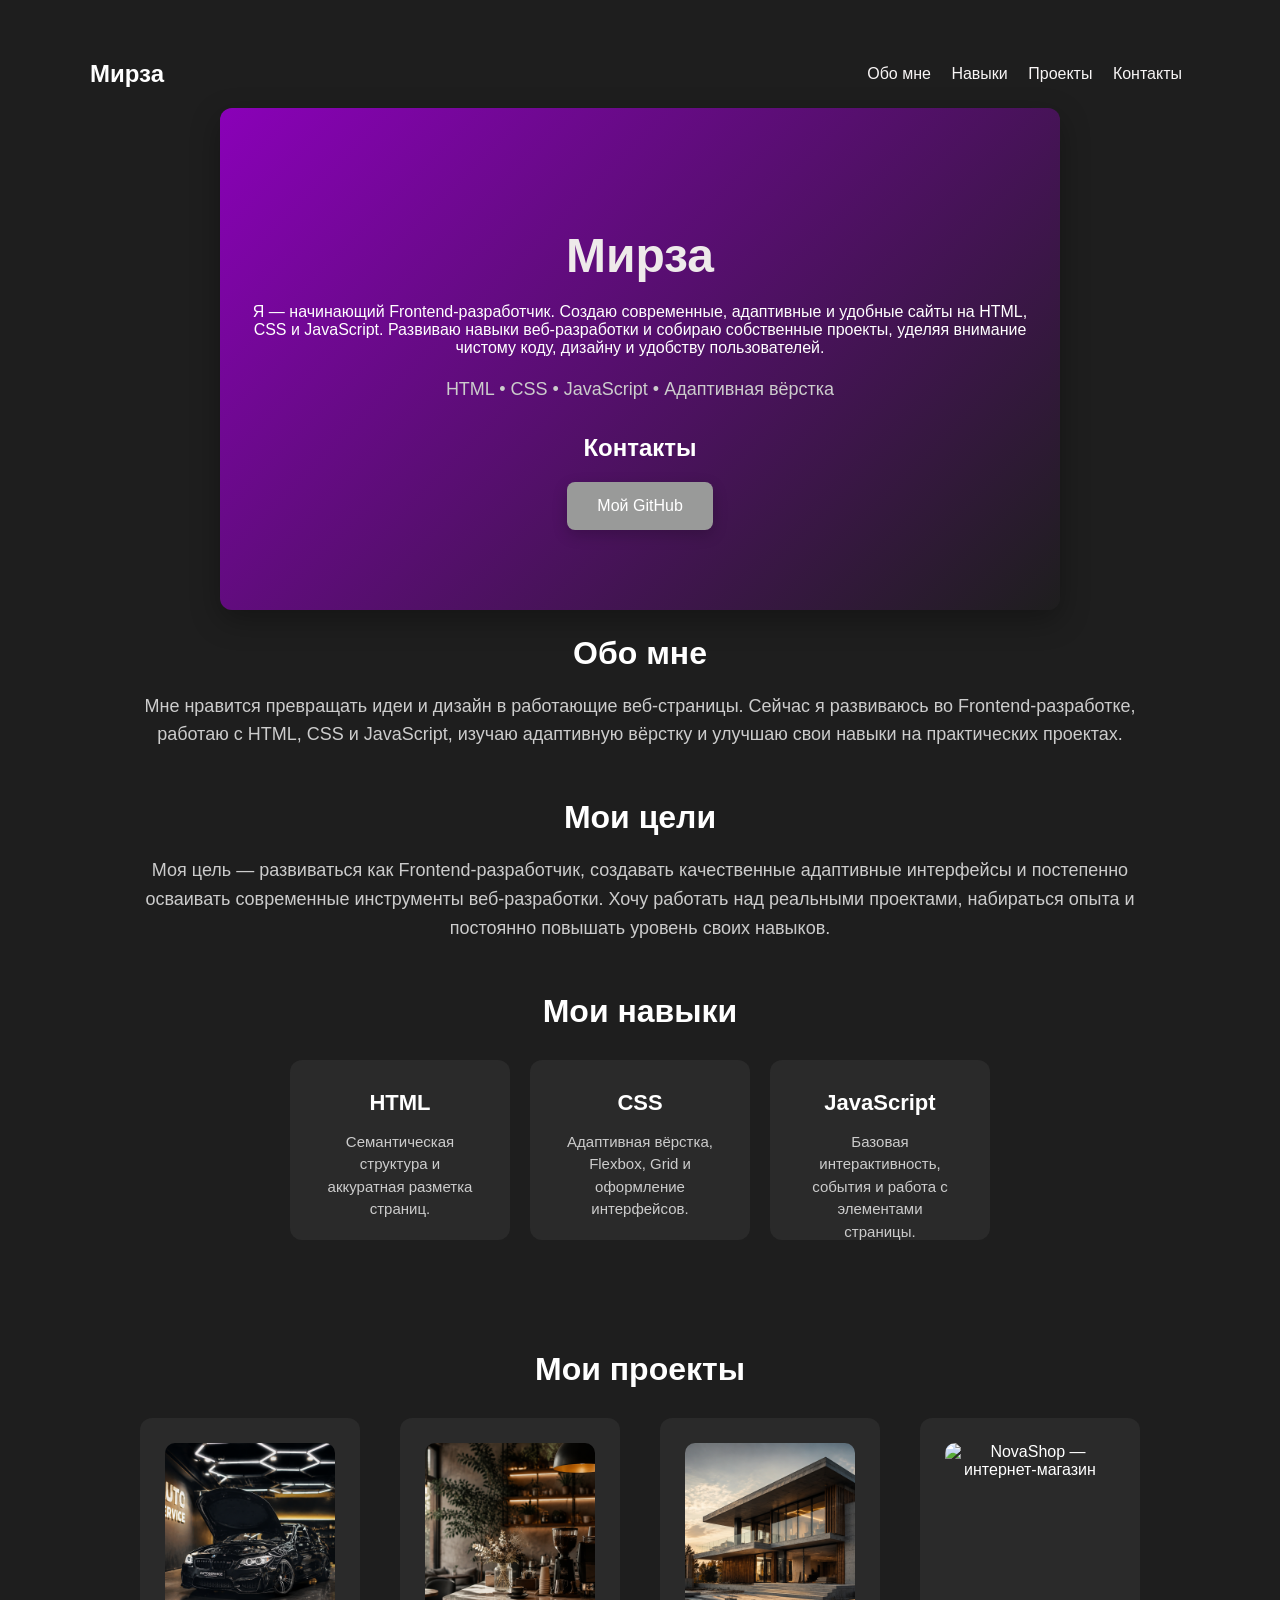
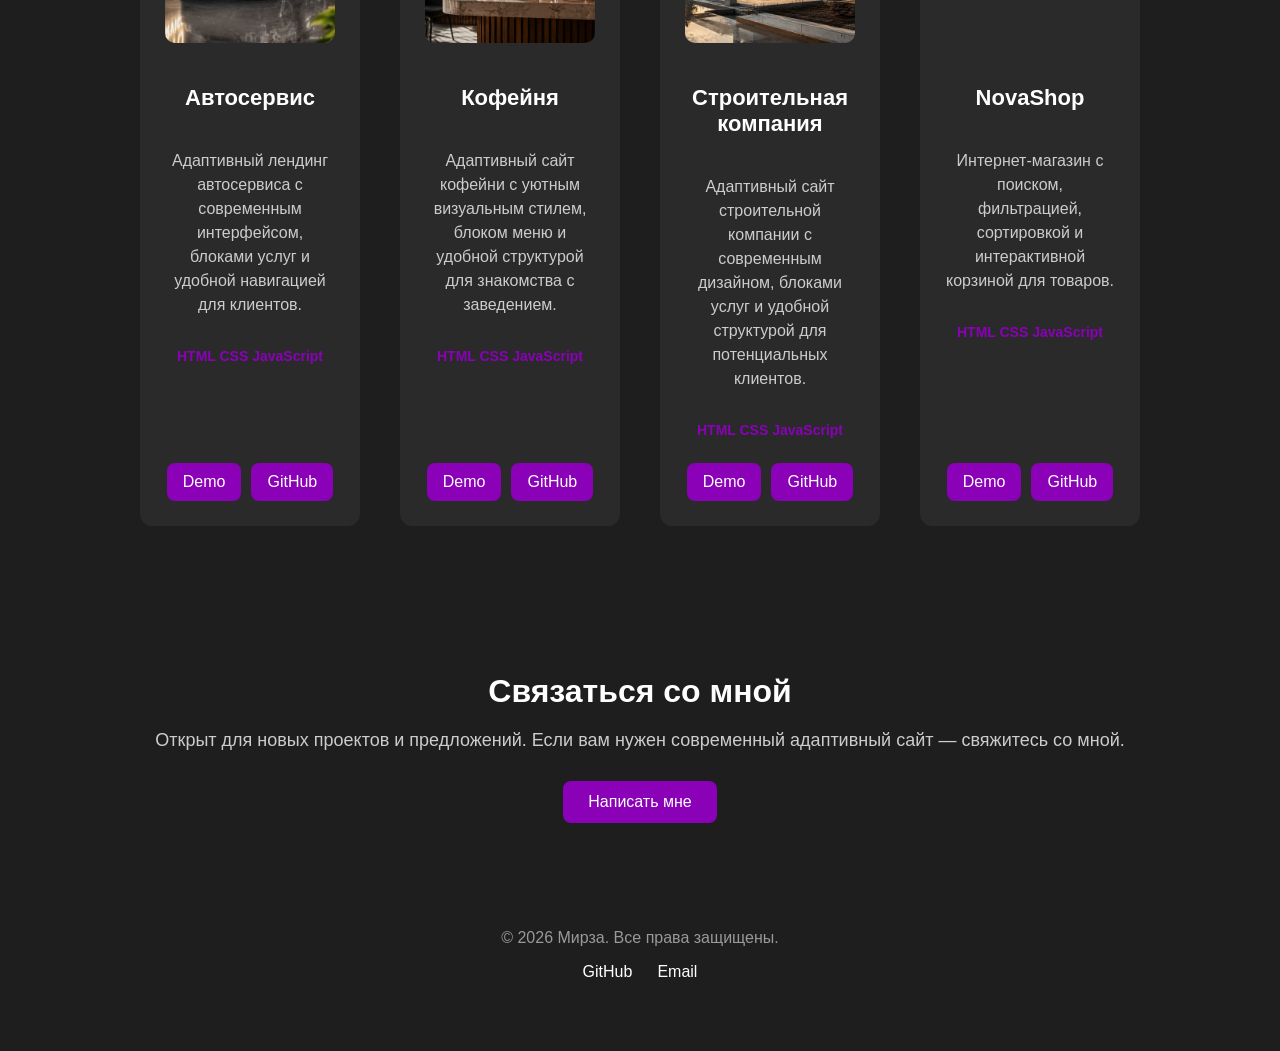
==== commit 3a0223ca: "Add files via upload" ====
--- a/index.html
+++ b/index.html
@@ -224,7 +224,6 @@
                         HTML
                         CSS
                         JavaScript
-                        localStorage
                     </div>
                 
                     <div class="project-links">
@@ -238,7 +237,7 @@
                         </a>
                 
                     </div>
-                    
+
             </div>
     
         </div>
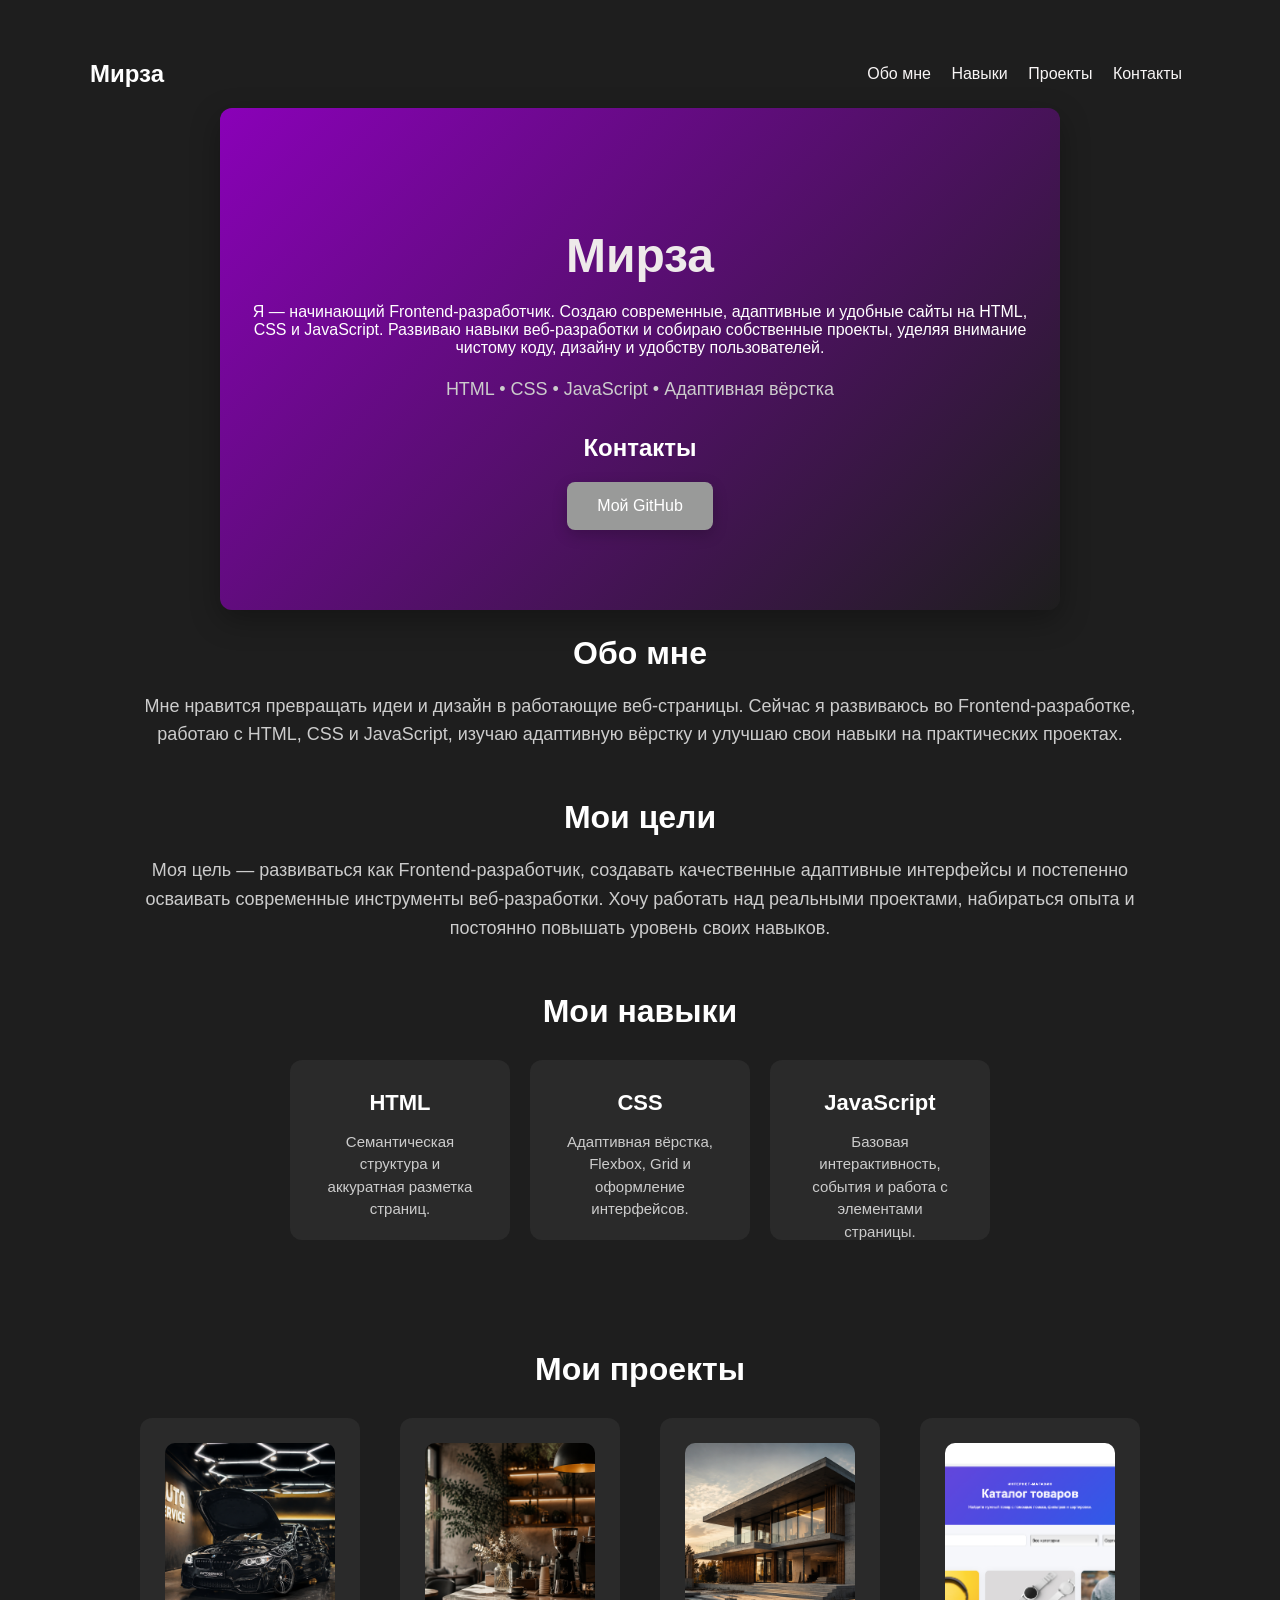
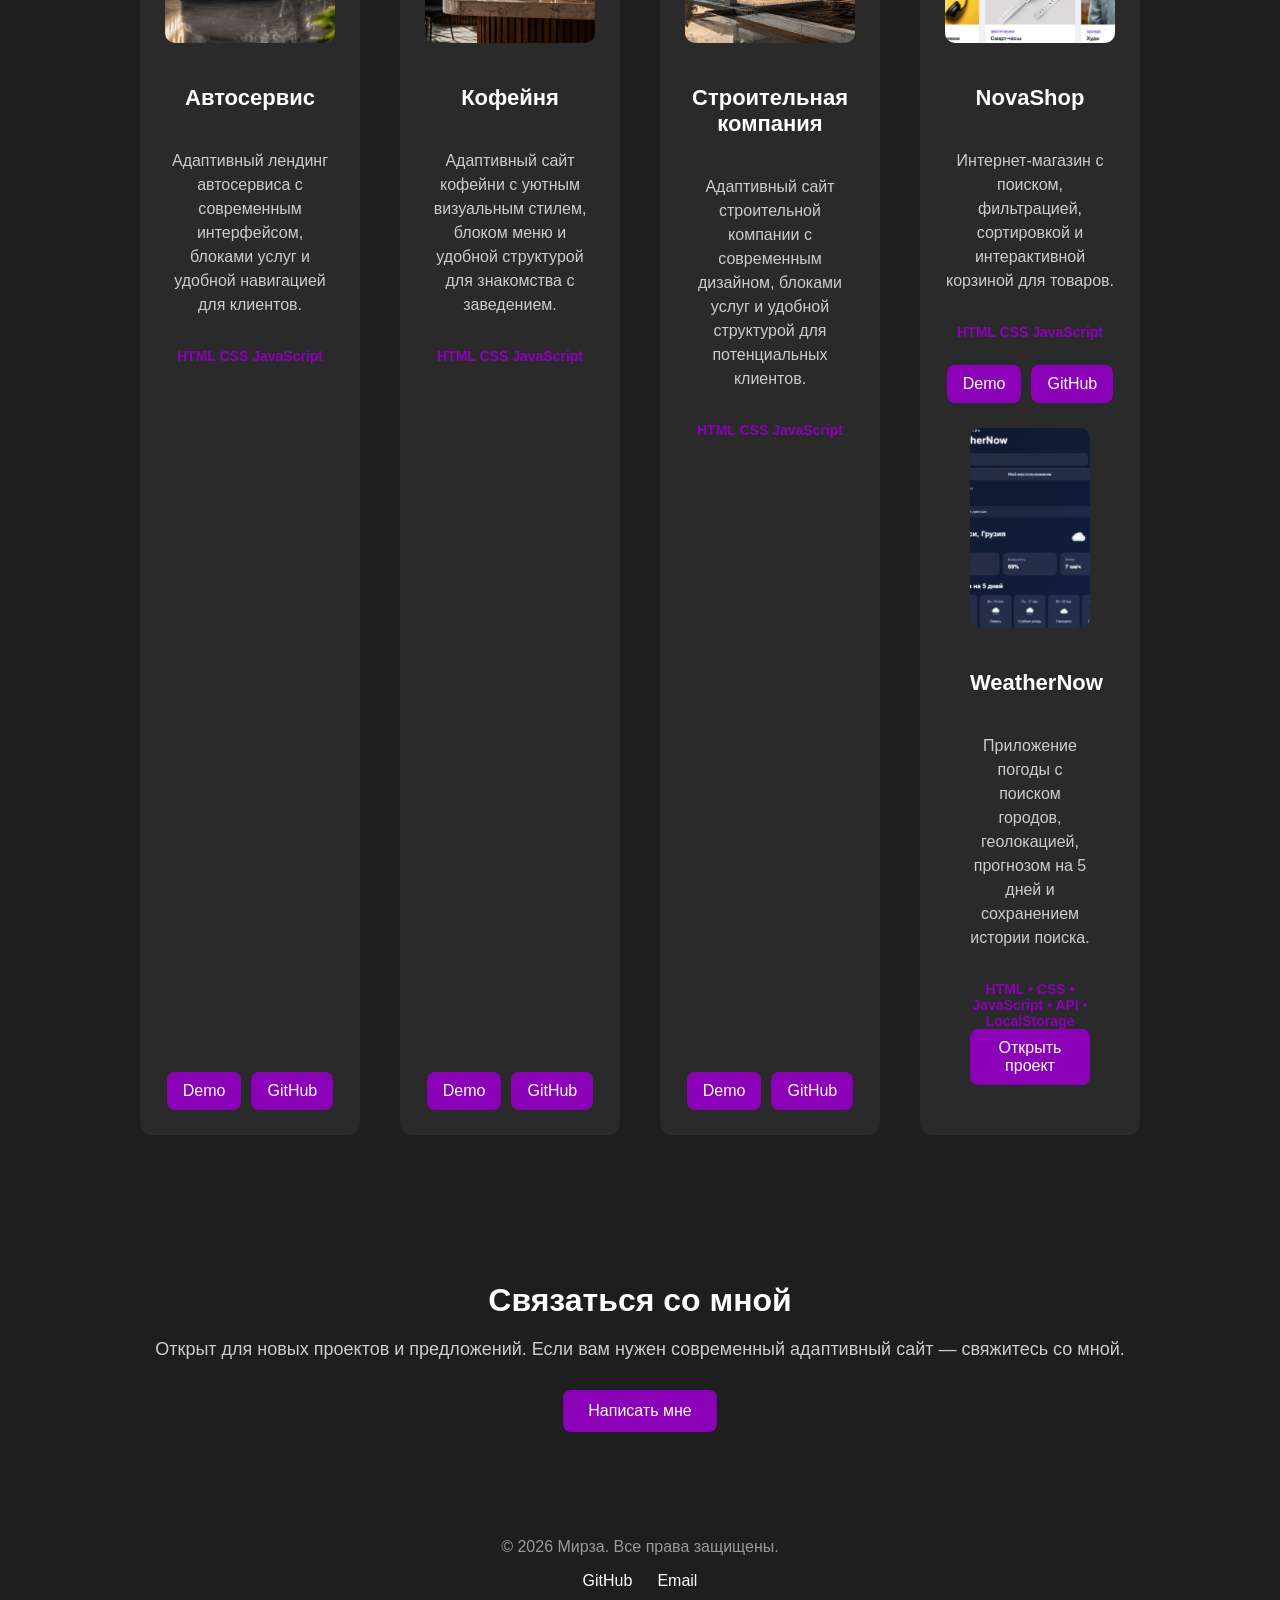
==== commit 1afaab8b: "Add files via upload" ====
--- a/index.html
+++ b/index.html
@@ -238,6 +238,35 @@
                 
                     </div>
 
+                    <div class="project-card">
+
+                        <img
+                            src="images/weather.jpg"
+                            alt="WeatherNow — приложение погоды"
+                        >
+                    
+                        <h3>WeatherNow</h3>
+                    
+                        <p>
+                            Приложение погоды с поиском городов,
+                            геолокацией, прогнозом на 5 дней
+                            и сохранением истории поиска.
+                        </p>
+                    
+                        <div class="tags">
+                            HTML • CSS • JavaScript • API • LocalStorage
+                        </div>
+                    
+                        <a
+                            href="projects/weather/"
+                            target="_blank"
+                            rel="noopener noreferrer"
+                        >
+                            Открыть проект
+                        </a>
+                    
+                    </div>
+
             </div>
     
         </div>
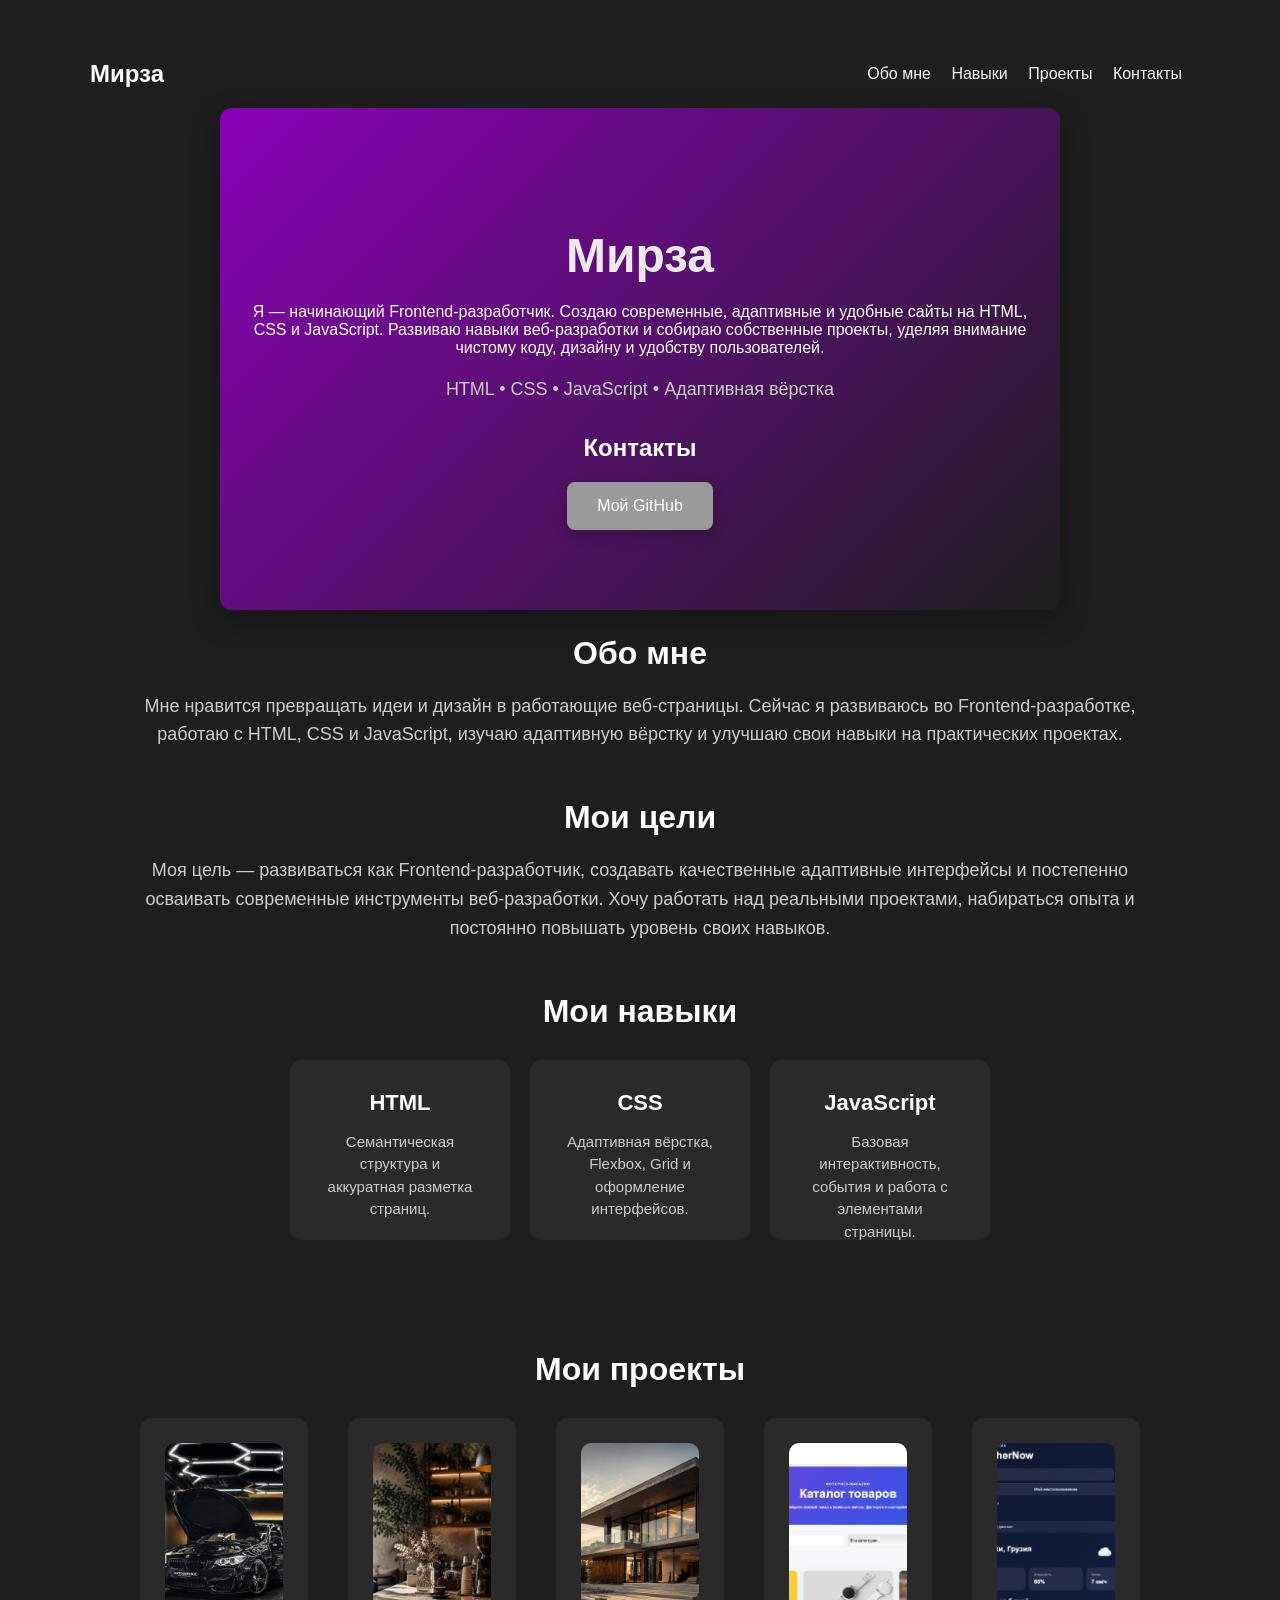
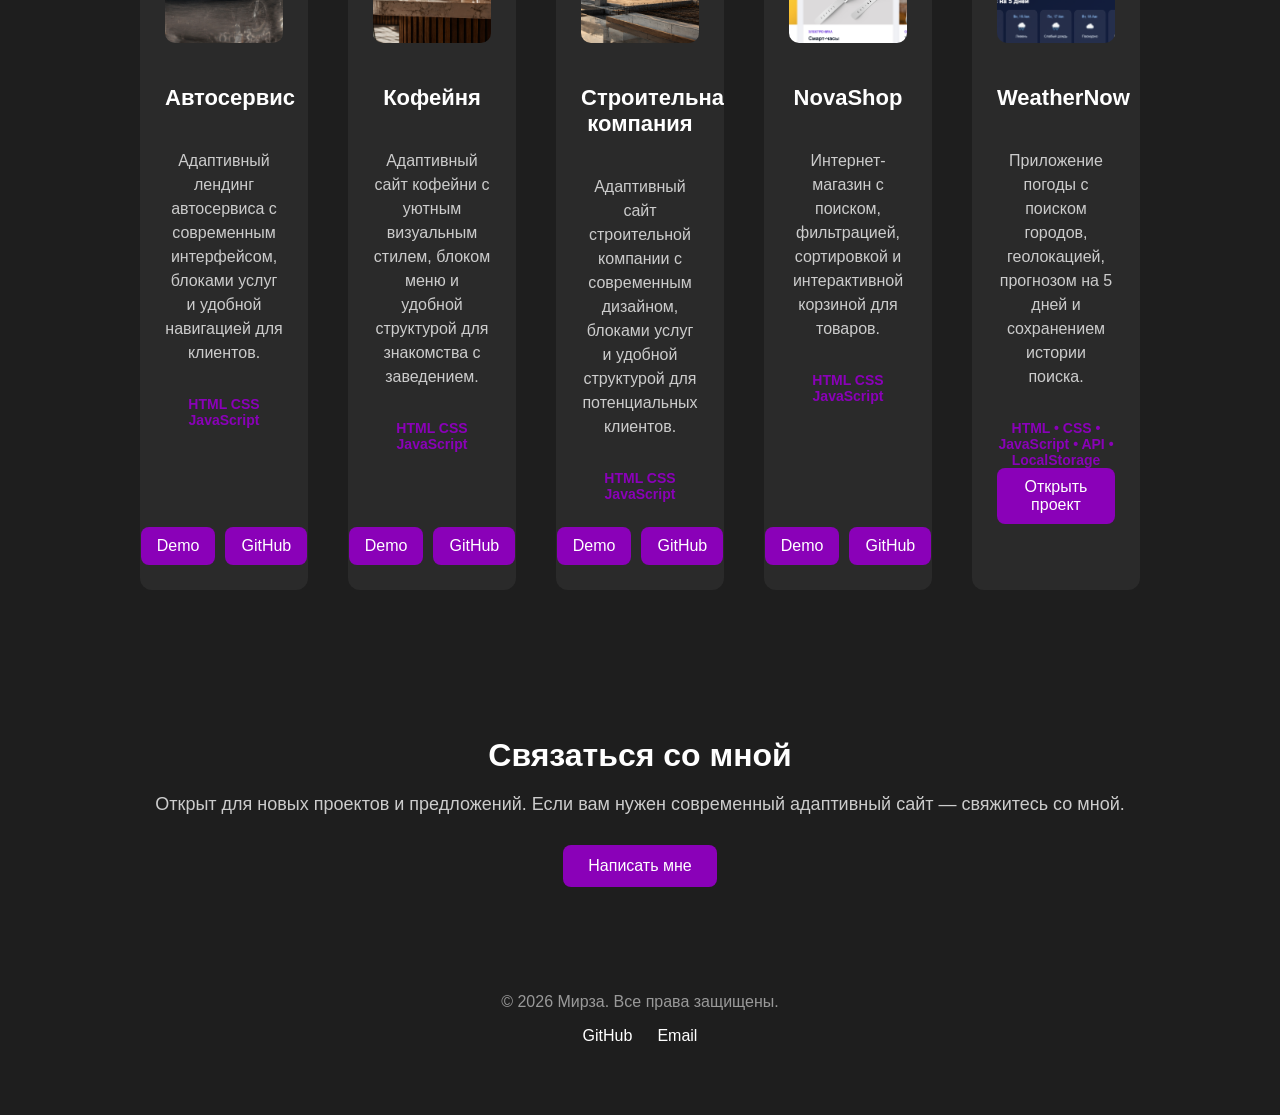
==== commit 01cffb19: "Add files via upload" ====
--- a/index.html
+++ b/index.html
@@ -238,35 +238,35 @@
                 
                     </div>
 
-                    <div class="project-card">
-
-                        <img
-                            src="images/weather.jpg"
-                            alt="WeatherNow — приложение погоды"
-                        >
-                    
-                        <h3>WeatherNow</h3>
-                    
-                        <p>
-                            Приложение погоды с поиском городов,
-                            геолокацией, прогнозом на 5 дней
-                            и сохранением истории поиска.
-                        </p>
-                    
-                        <div class="tags">
-                            HTML • CSS • JavaScript • API • LocalStorage
-                        </div>
-                    
-                        <a
-                            href="projects/weather/"
-                            target="_blank"
-                            rel="noopener noreferrer"
-                        >
-                            Открыть проект
-                        </a>
-                    
-                    </div>
-
+            </div>
+
+            <div class="project-card">
+
+                <img
+                    src="images/weather.jpg"
+                    alt="WeatherNow — приложение погоды"
+                >
+            
+                <h3>WeatherNow</h3>
+            
+                <p>
+                    Приложение погоды с поиском городов,
+                    геолокацией, прогнозом на 5 дней
+                    и сохранением истории поиска.
+                </p>
+            
+                <div class="tags">
+                    HTML • CSS • JavaScript • API • LocalStorage
+                </div>
+            
+                <a
+                    href="projects/weather/"
+                    target="_blank"
+                    rel="noopener noreferrer"
+                >
+                    Открыть проект
+                </a>
+            
             </div>
     
         </div>
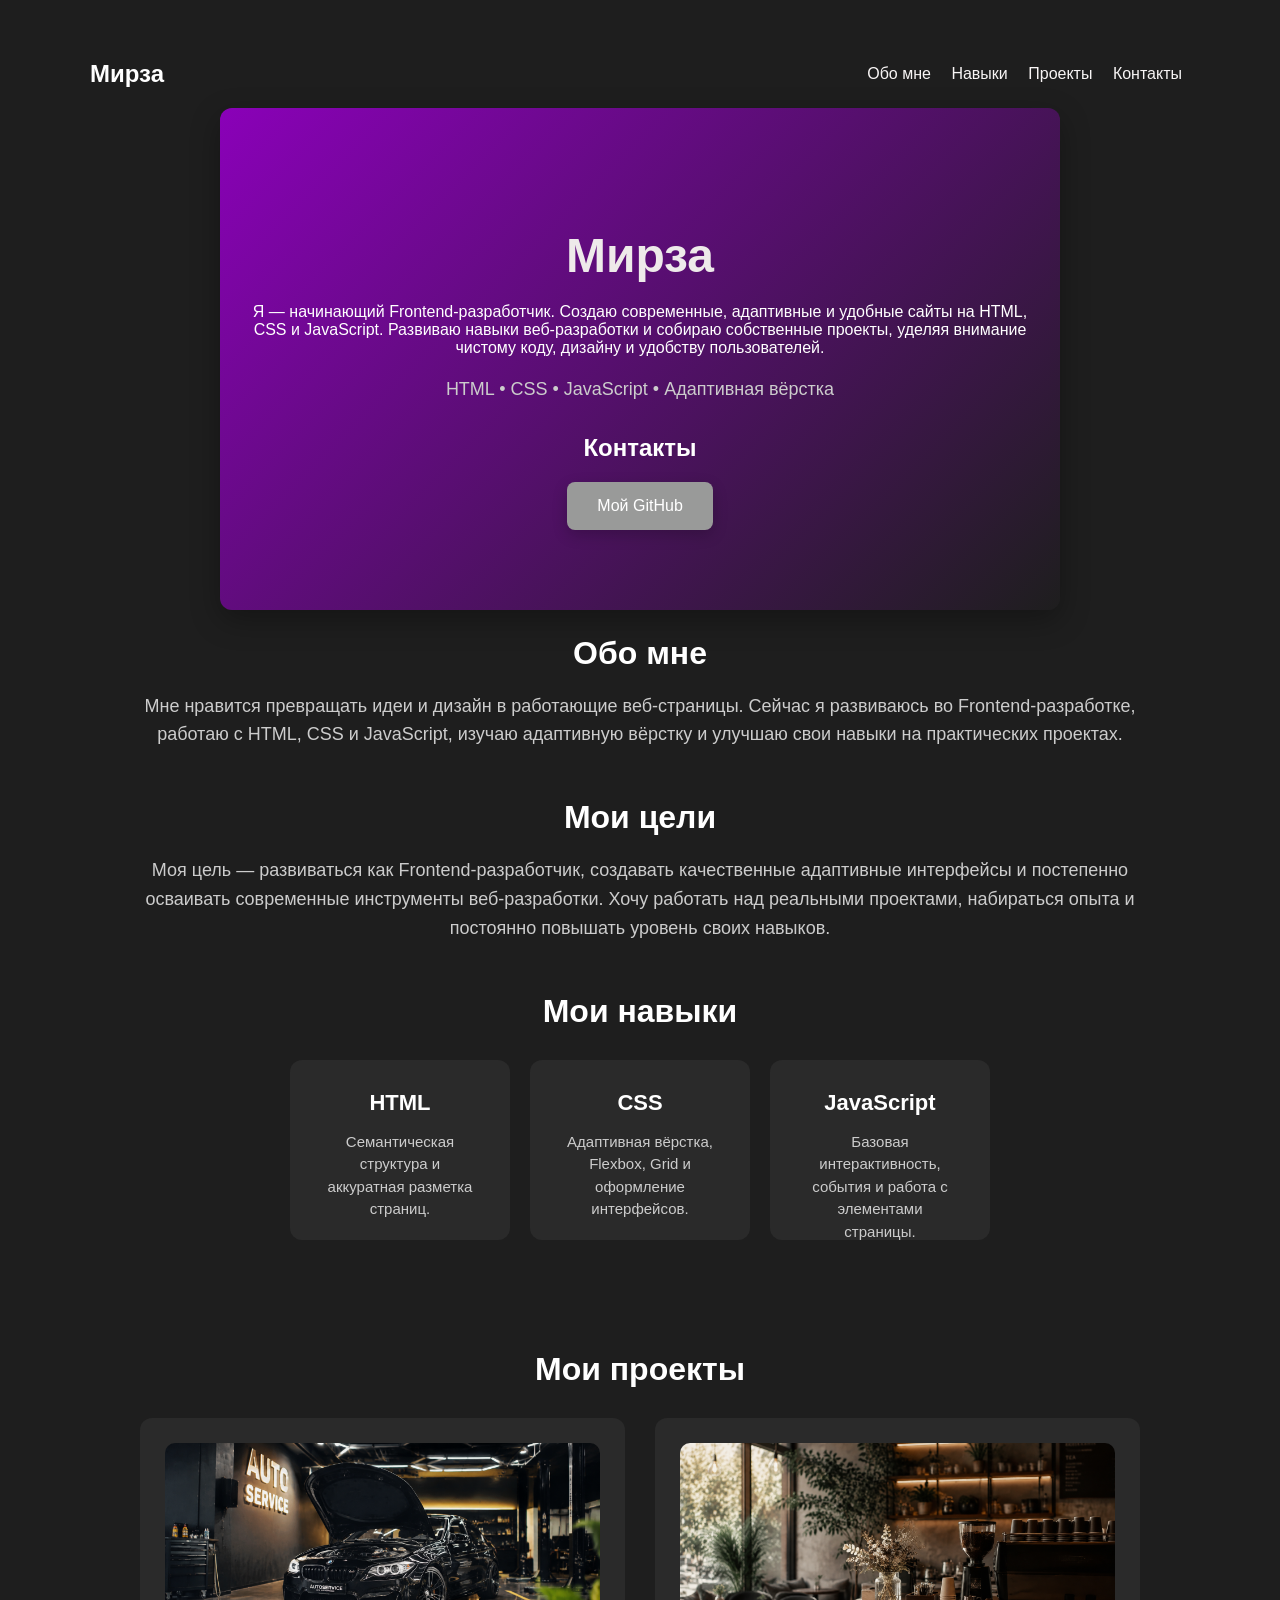
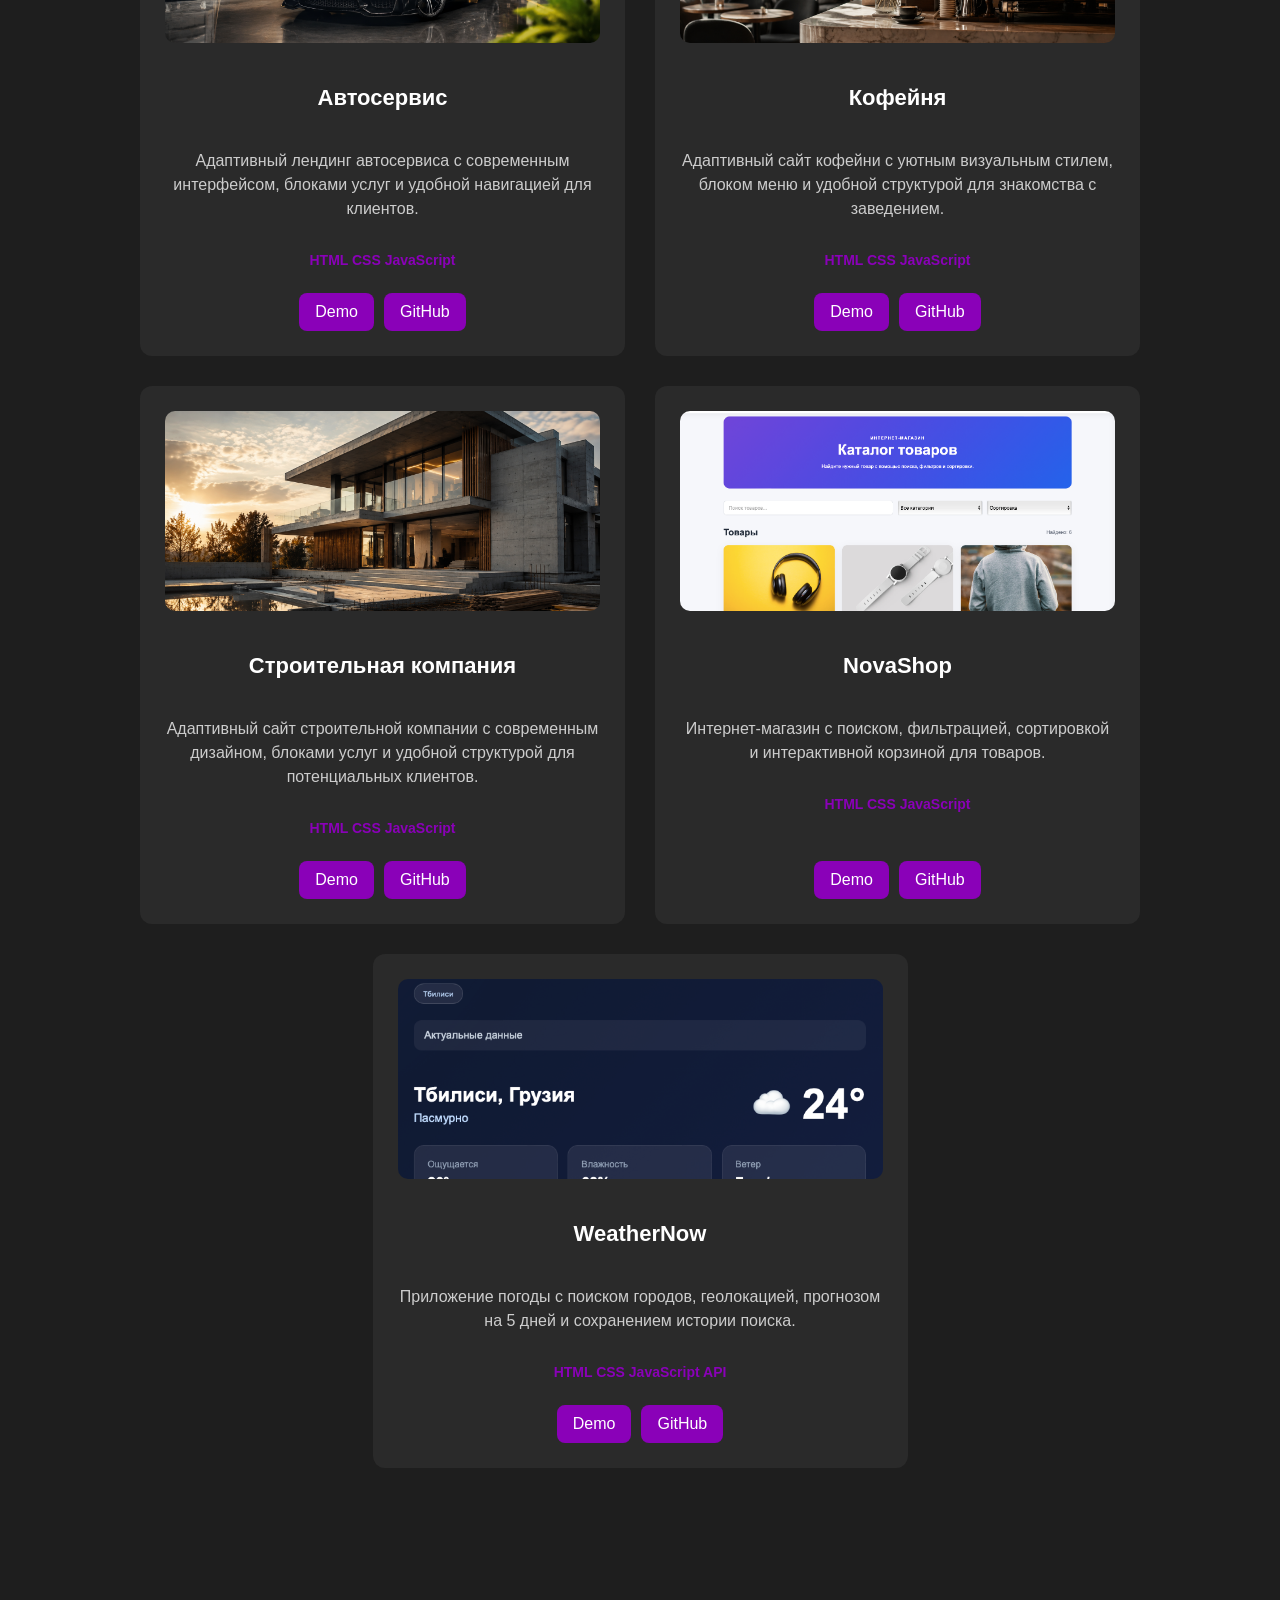
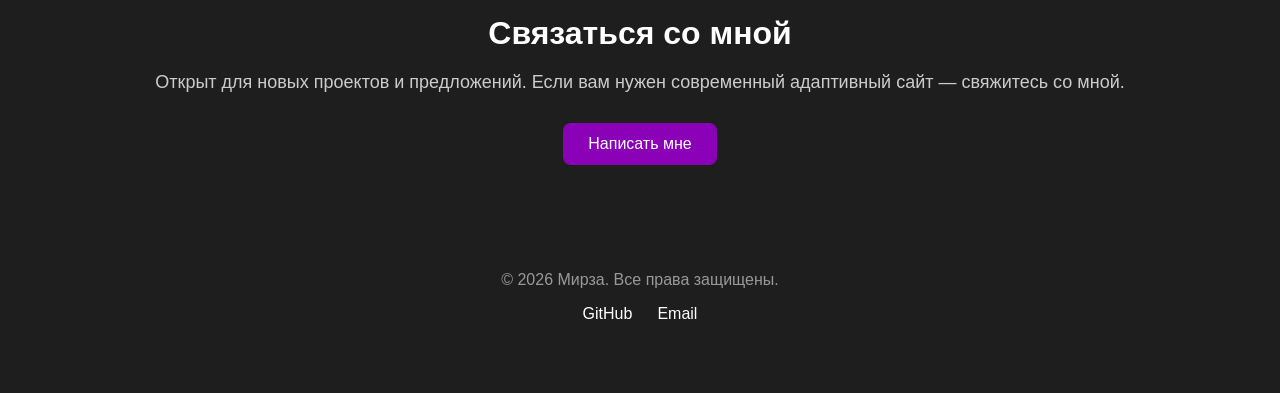
==== commit 859ea2ef: "Add files via upload" ====
--- a/index.html
+++ b/index.html
@@ -256,16 +256,23 @@
                 </p>
             
                 <div class="tags">
-                    HTML • CSS • JavaScript • API • LocalStorage
-                </div>
-            
-                <a
-                    href="projects/weather/"
-                    target="_blank"
-                    rel="noopener noreferrer"
-                >
-                    Открыть проект
-                </a>
+                    HTML CSS JavaScript API
+                </div>
+            
+                <div class="project-links">
+            
+                    <a href="projects/weather/" target="_blank">
+                        Demo
+                    </a>
+            
+                    <a
+                        href="https://github.com/mbabaev1/portfolio/tree/main/projects/weather"
+                        target="_blank"
+                    >
+                        GitHub
+                    </a>
+            
+                </div>
             
             </div>
     
--- a/style.css
+++ b/style.css
@@ -179,11 +179,16 @@
 
 
 .projects-container {
-    display: flex;
-    flex-direction: row;
-    gap: 40px;
+    display: grid;
+    grid-template-columns: repeat(2, 1fr);
+    gap: 30px;
     width: 100%;
-   
+}
+
+.project-card:last-child {
+    grid-column: 1 / -1;
+    width: calc(50% - 15px);
+    justify-self: center;
 }
 
 
@@ -343,7 +348,12 @@
 
 
     .projects-container {
-        flex-direction: column;
+        grid-template-columns: 1fr;
+    }
+    
+    .project-card:last-child {
+        grid-column: auto;
+        width: 100%;
     }
 
     .project-links {
